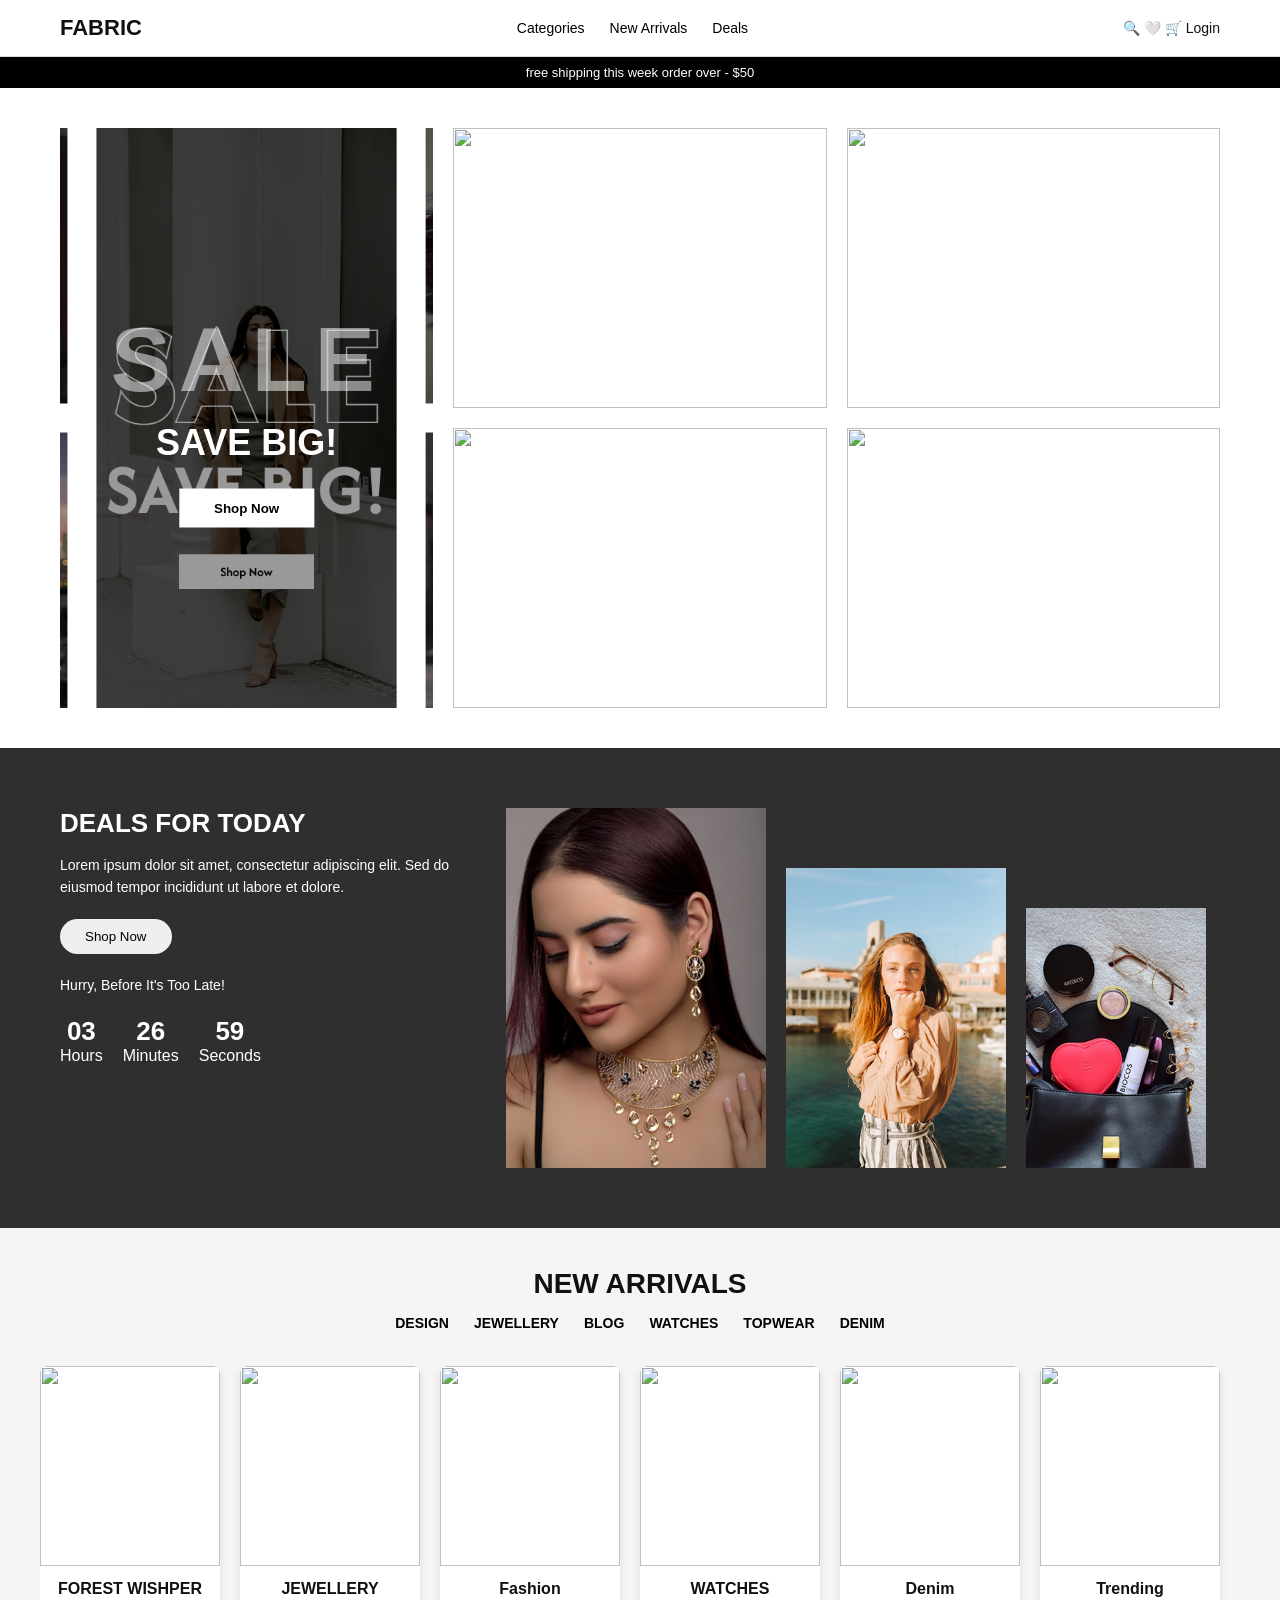
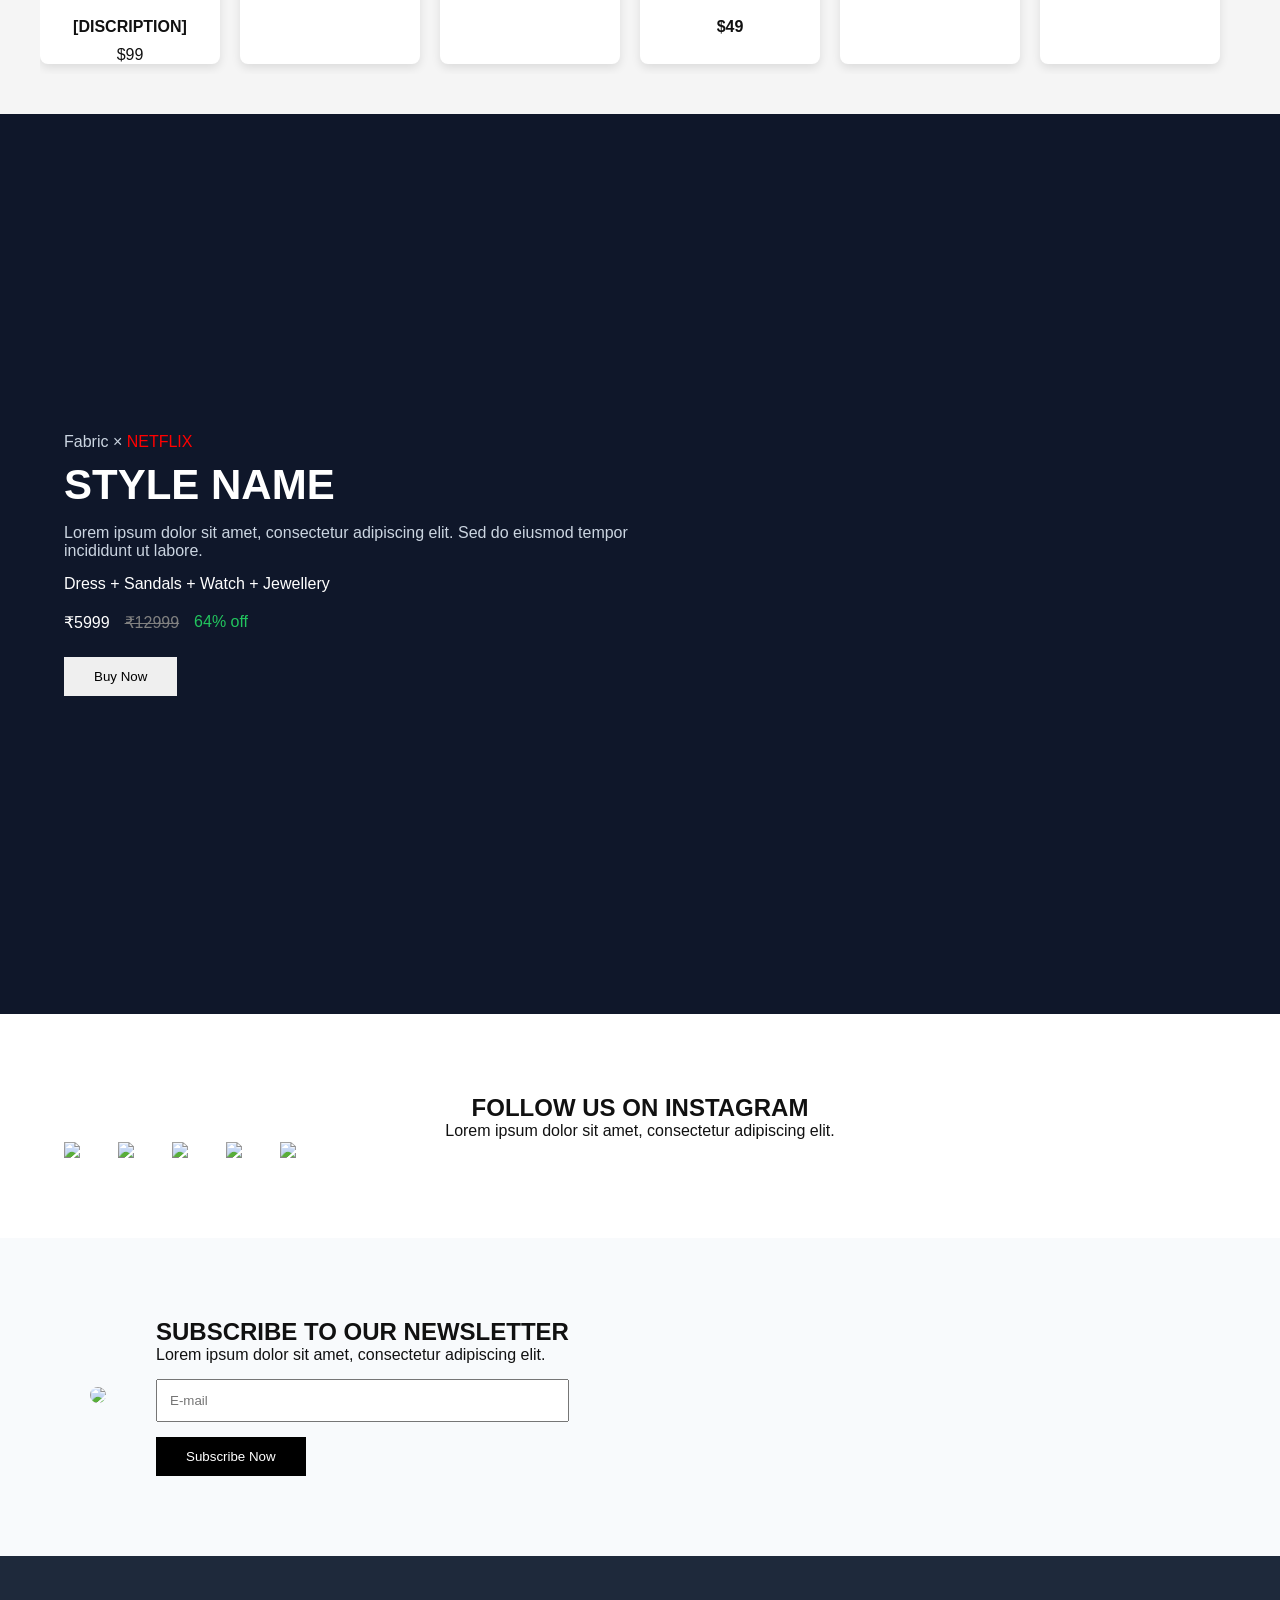
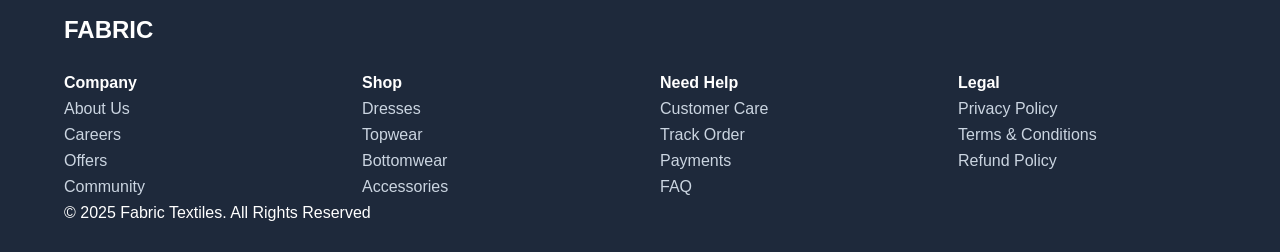
==== task.html @ c616f876 "Initial commit: Fabric Ecommerce project" ====
<!DOCTYPE html>
<html lang="en">
<head>
<meta charset="UTF-8">
<meta name="viewport" content="width=device-width, initial-scale=1.0">
<title>Fabric Fashion</title>
<link rel="stylesheet" href="rahul11.css">


</head>

<body>

<header>
    <div class="logo">FABRIC</div> 

    <nav>
        <a href="#">Categories</a>
        <a href="#">New Arrivals</a>
        <a href="#">Deals</a>
    </nav>

    <div class="icons">🔍 🤍 🛒 Login</div>
</header>

<div class="top-bar">
    free shipping this week order over - $50
</div>

<!-- ================= SECTION 1 ================= -->
<section class="container">
    <div class="grid">

        <div class="box">
            <img src=".vscode\mens_files\shirt-clothes_926199-3914502.jpg">
        </div>

        <div class="box sale">
            <img src="Group 115.png">
            <div class="sale-content">
                <h1>SALE</h1>
                <h2>SAVE BIG!</h2>
                <button>Shop Now</button>
            </div>
        </div>

        <div class="box">
            <img src=".vscode/fashion.jpg">
        </div>

        <div class="box">
            <img src=".vscode\mens_files\male-belt-sweater-accessories-clothes_1203-6421.jpg">
        </div>

        <div class="box">
            <img src=".vscode\mens_files\woman-picking-outfit-holding-two-shirts-choosing_176420-16652.jpg">
        </div>

    </div>
</section>

<!-- ================= SECTION 2 ================= -->
<section class="deals">
    <div class="deals-left">
        <h2>DEALS FOR TODAY</h2>
        <p>
            Lorem ipsum dolor sit amet, consectetur adipiscing elit.
            Sed do eiusmod tempor incididunt ut labore et dolore.
        </p>

        <button>Shop Now</button>

        <p class="hurry">Hurry, Before It's Too Late!</p>

        <div class="timer">
            <div><span>03</span>Hours</div>
            <div><span>26</span>Minutes</div>
            <div><span>59</span>Seconds</div>
        </div>
    </div>

    <div class="deals-right">
        <img src="Rectangle 19283.png">
        <img src="Rectangle 19282.png">
        <img src="Rectangle 19270.png">
    </div>
</section>
<!-- ================= SECTION 3 ================= -->
<section class="arrivals">

    <h2>NEW ARRIVALS</h2>

    <!-- NAV BAR -->
    <nav class="arrivals-nav">
        <a href="#">DESIGN</a>
        <a href="#">JEWELLERY</a>
        <a href="#">BLOG</a>
        <a href="#">WATCHES</a>
        <a href="#">TOPWEAR</a>
        <a href="#">DENIM</a>
    </nav>

    <!-- IMAGE ROW BOX -->
    <div class="arrivals-row">

        <div class="arrival-card">
            <img src=".vscode\retro.jpg" alt="">
            <p>FOREST WISHPER</p>
            <p>[DISCRIPTION]</p>$99
        </div>

        <div class="arrival-card">
            <img src=".vscode\jwl.jpg" alt="">
            <p>JEWELLERY</p>
        </div>

        <div class="arrival-card">
            <img src=".vscode\bn.jpg" alt="">
            <p>Fashion</p>
        </div>

        <div class="arrival-card">
            <img src=".vscode\hh.jpg" alt="">
            <p>WATCHES</p>
            <P>$49</P>
        </div>

        <div class="arrival-card">
            <img src=".vscode\denim.jpg" alt="">
            <p>Denim</p>
        </div>

        <div class="arrival-card">
            <img src=".vscode\mens_files\serious-young-friends_171337-12552.jpg" alt="">
            <p>Trending</p>
        </div>

    </div>

</section>
<!DOCTYPE html>
<html lang="en">
<head>
    <meta charset="UTF-8">
    <title>Fabric Fashion</title>
    <link rel="stylesheet" href="style.css">
</head>
<body>

<!-- ================= HERO SECTION ================= -->
<section class="hero">
    <div class="hero-container">

        <div class="hero-text">
            <p class="brand">Fabric × <span>NETFLIX</span></p>
            <h1>STYLE NAME</h1>
            <p class="hero-desc">
                Lorem ipsum dolor sit amet, consectetur adipiscing elit.
                Sed do eiusmod tempor incididunt ut labore.
            </p>
            <p class="hero-items">Dress + Sandals + Watch + Jewellery</p>

            <div class="price">
                <span class="new">₹5999</span>
                <span class="old">₹12999</span>
                <span class="off">64% off</span>
            </div>

            <button class="btn">Buy Now</button>
        </div>

        <div class="hero-image">
            <img src="hero.jpg" alt="">
        </div>

    </div>
</section>

<!-- ================= INSTAGRAM SECTION ================= -->
<section class="instagram">
    <h2>FOLLOW US ON INSTAGRAM</h2>
    <p>Lorem ipsum dolor sit amet, consectetur adipiscing elit.</p>

    <div class="insta-grid">
        
        <img src=".vscode\mens_files\woman-choosing-orange-striped-dress_329181-9208.jpg">
        <img src=".vscode\mens_files\spring-wardrobe-switch-still-life_23-2150176663.jpg">
        <img src=".vscode\mens_files\male-belt-sweater-accessories-clothes_1203-6421.jpg">
        <img src=".vscode\mens_files\flat-lay-woman-style-accessories-red-knitted-sweater-checkered-shirt-jeans-black-leather-boots-autumn-fashion-trend-vintage-photo-camera-swiss-knife-passport-traveler-outfit_285396-5094.jpg">
        <img src=".vscode\mens_files\spring-wardrobe-switch-still-life_23-2150176694.jpg">
    
    </div>
</section>

<!-- ================= NEWSLETTER ================= -->
<section class="newsletter">
    <div class="news-container">

        <div class="news-image">
            <img src=".vscode\mens_files\still-life-with-classic-shirts-hanger_23-2150828629.jpg">
        </div>

        <div class="news-text">
            <h2>SUBSCRIBE TO OUR NEWSLETTER</h2>
            <p>Lorem ipsum dolor sit amet, consectetur adipiscing elit.</p>

            <input type="email" placeholder="E-mail">
            <button class="btn dark">Subscribe Now</button>
        </div>

    </div>
</section>

<!-- ================= FOOTER ================= -->
<footer class="footer">

    <div class="footer-top">
        <h2>FABRIC</h2>

        <div class="footer-cols">

            <div>
                <h4>Company</h4>
                <a>About Us</a>
                <a>Careers</a>
                <a>Offers</a>
                <a>Community</a>
            </div>

            <div>
                <h4>Shop</h4>
                <a>Dresses</a>
                <a>Topwear</a>
                <a>Bottomwear</a>
                <a>Accessories</a>
            </div>

            <div>
                <h4>Need Help</h4>
                <a>Customer Care</a>
                <a>Track Order</a>
                <a>Payments</a>
                <a>FAQ</a>
            </div>

            <div>
                <h4>Legal</h4>
                <a>Privacy Policy</a>
                <a>Terms & Conditions</a>
                <a>Refund Policy</a>
            </div>

        </div>
    </div>

    <p class="copyright">
        © 2025 Fabric Textiles. All Rights Reserved
    </p>

</footer>

</body>
</html>
---- rahul11.css ----
*{
    margin:0;
    padding:0;
    box-sizing:border-box;
    font-family: Arial, sans-serif;
}

/* ================= HEADER ================= */
header{
    display:flex;
    justify-content:space-between;
    align-items:center;
    padding:15px 60px;
    border-bottom:1px solid #ddd;
}

.logo{
    font-size:22px;
    font-weight:bold;
}

nav{
    display:flex;
    gap:25px;
}

nav a{
    text-decoration:none;
    color:#000;
    font-size:14px;
}

.icons{
    font-size:14px;
}

/* TOP BAR */
.top-bar{
    background:#000;
    color:#fff;
    text-align:center;
    padding:8px;
    font-size:13px;
}

/* ================= SECTION 1 (HERO GRID) ================= */
.container{
    padding:40px 60px;
}

.grid{
    display:grid;
    grid-template-columns:1fr 1fr 1fr;
    grid-template-rows:280px 280px;
    gap:20px;
}

.box{
    position:relative;
    overflow:hidden;
}

.box img{
    width:100%;
    height:100%;
    object-fit:cover;
}

/* CENTER SALE IMAGE */
.sale{
    grid-row:1 / span 2;
}

.sale img{
    filter:brightness(60%);
}

/* SALE CONTENT CENTER */
.sale-content{
    position:absolute;
    top:50%;
    left:50%;
    transform:translate(-50%, -50%);
    text-align:center;
    color:#fff;
    width:100%;
}

.sale-content h1{
    font-size:90px;
    letter-spacing:8px;
    opacity:0.5;
}

.sale-content h2{
    font-size:36px;
    margin:10px 0 25px;
}

.sale-content button{
    padding:12px 35px;
    border:none;
    background:#fff;
    cursor:pointer;
    font-weight:bold;
}

/* ================= SECTION 2 (DEALS) ================= */
.deals{
    background:#2f2f2f;
    color:#fff;
    padding:60px;
    display:flex;
    gap:40px;
}

.deals-left{
    width:35%;
}

.deals-left h2{
    font-size:26px;
    margin-bottom:15px;
}

.deals-left p{
    font-size:14px;
    line-height:1.6;
    margin-bottom:20px;
}

.deals-left button{
    padding:10px 25px;
    border:none;
    margin-bottom:20px;
    cursor:pointer;
    border-radius: 40px;
}
.hurry{
    margin-bottom:15px;
}

.timer{
    display:flex;
    gap:20px;
}

.timer div{
    text-align:center;
}

.timer span{
    display:block;
    font-size:26px;
    font-weight:bold;
}

/* DEAL IMAGES */
.deals-right{
    display:flex;
    gap:20px;
    align-items:flex-end;
}

.deals-right img{
    object-fit:cover;
}

.deals-right img:nth-child(1){
    width:260px;
    height:360px;
}

.deals-right img:nth-child(2){
    width:220px;
    height:300px;
}

.deals-right img:nth-child(3){
    width:180px;
    height:260px;
}
@media(max-width:768px){
    /* flex-direction:column; */
}

*{
    margin:0;
    padding:0;
    box-sizing:border-box;
    font-family: Arial, sans-serif;
}

/* SECTION */
.arrivals{
    padding:40px 20px;
    background:#f5f5f5;
    text-align:center;
}

/* HEADING */
.arrivals h2{
    font-size:28px;
    margin-bottom:15px;
}

/* NAV BAR FIX */
.arrivals-nav{
    display:flex;
    justify-content:center;
    gap:25px;
    margin-bottom:30px;
    flex-wrap:wrap;
}

.arrivals-nav a{
    text-decoration:none;
    color:#000;
    font-weight:600;
    padding-bottom:5px;
}

.arrivals-nav a:hover{
    border-bottom:2px solid #000;
}

/* ROW BOX */
.arrivals-row{
    max-width:1200px;
    margin:auto;
    display:flex;
    gap:20px;
    overflow-x:auto;   /* agar screen choti ho */
    padding-bottom:10px;
}

/* CARD */
.arrival-card{
    min-width:180px;   /* sab ek row me rahenge */
    background:#fff;
    border-radius:8px;
    overflow:hidden;
    box-shadow:0 4px 10px rgba(0,0,0,0.1);
}

/* IMAGE SAME SIZE */
.arrival-card img{
    width:100%;
    height:200px;
    object-fit:cover;
}

/* TEXT */
.arrival-card p{
    padding:10px;
    font-weight:600;
}
*{
    margin:0;
    padding:0;
    box-sizing:border-box;
    font-family: Arial, sans-serif;
}

body{
    background:#fff;
    color:#111;
}

/* ================= HERO ================= */
.hero{
    background:#0f172a;
    min-height:100vh;
    display:flex;
    align-items:center;
}

.hero-container{
    width:90%;
    max-width:1200px;
    margin:auto;
    display:flex;
    justify-content:space-between;
    align-items:center;
    color:#fff;
}

.hero-text{
    width:50%;
}

.brand{
    color:#cbd5e1;
    margin-bottom:10px;
}
.brand span{color:red;}

.hero h1{
    font-size:42px;
    margin-bottom:15px;
}

.hero-desc{
    color:#cbd5e1;
    margin-bottom:15px;
}

.hero-items{
    margin-bottom:20px;
}

.price{
    display:flex;
    gap:15px;
    margin-bottom:25px;
}

.old{text-decoration:line-through;color:gray;}
.off{color:#22c55e;}

.btn{
    padding:12px 30px;
    border:none;
    cursor:pointer;
    transition:.3s;
}

.btn:hover{
    transform:translateY(-3px);
}

.hero-image img{
    width:320px;
    border-radius:12px;
    box-shadow:0 20px 40px rgba(0,0,0,.5);
    transition:.4s;
}
.hero-image img:hover{
    transform:scale(1.05);
}

/* ================= INSTAGRAM ================= */
.instagram{
    padding:80px 5%;
    text-align:center;
}

.insta-grid{
    margin-top:2px;
    width: 250px;
    display:flex;
    align-items:center;
    justify-content: space-between;

    grid-template-columns:repeat(5,1fr); 
    gap:20px;
 
}

.insta-grid img{
    width:100%;
    transition:.4s;
}
.insta-grid img:hover{
    transform:scale(1.08);
}

/* ================= NEWSLETTER ================= */
.newsletter{
    padding:80px 5%;
    background:#f8fafc;
}

.news-container{
    max-width:1100px;
    margin:auto;
    display:flex;
    align-items:center;
    gap:50px;
}

.news-image img{
    width:320px;
    border-radius: 50%;
}

.news-text input{
    width:100%;
    padding:12px;
    margin:15px 0;
}

.dark{
    background:#000;
    color:#fff;
}
.dark:hover{
    background:#333;
}

/* ================= FOOTER ================= */
.footer{
    background:#1e293b;
    color:#fff;
    padding:60px 5% 30px;
}

.footer-cols{
    display:grid;
    grid-template-columns:repeat(4,1fr);
    gap:40px;
    margin-top:30px;
}

.footer a{
    display:block;
    color:#cbd5e1;
    margin:8px 0;
    cursor:pointer;
    transition:.3s;
}
.footer a:hover{
    color:white;
    transform:translateX(5px);
}

copyright{
    text-align:center;
    margin-top:30px;
    font-size:14px;
}
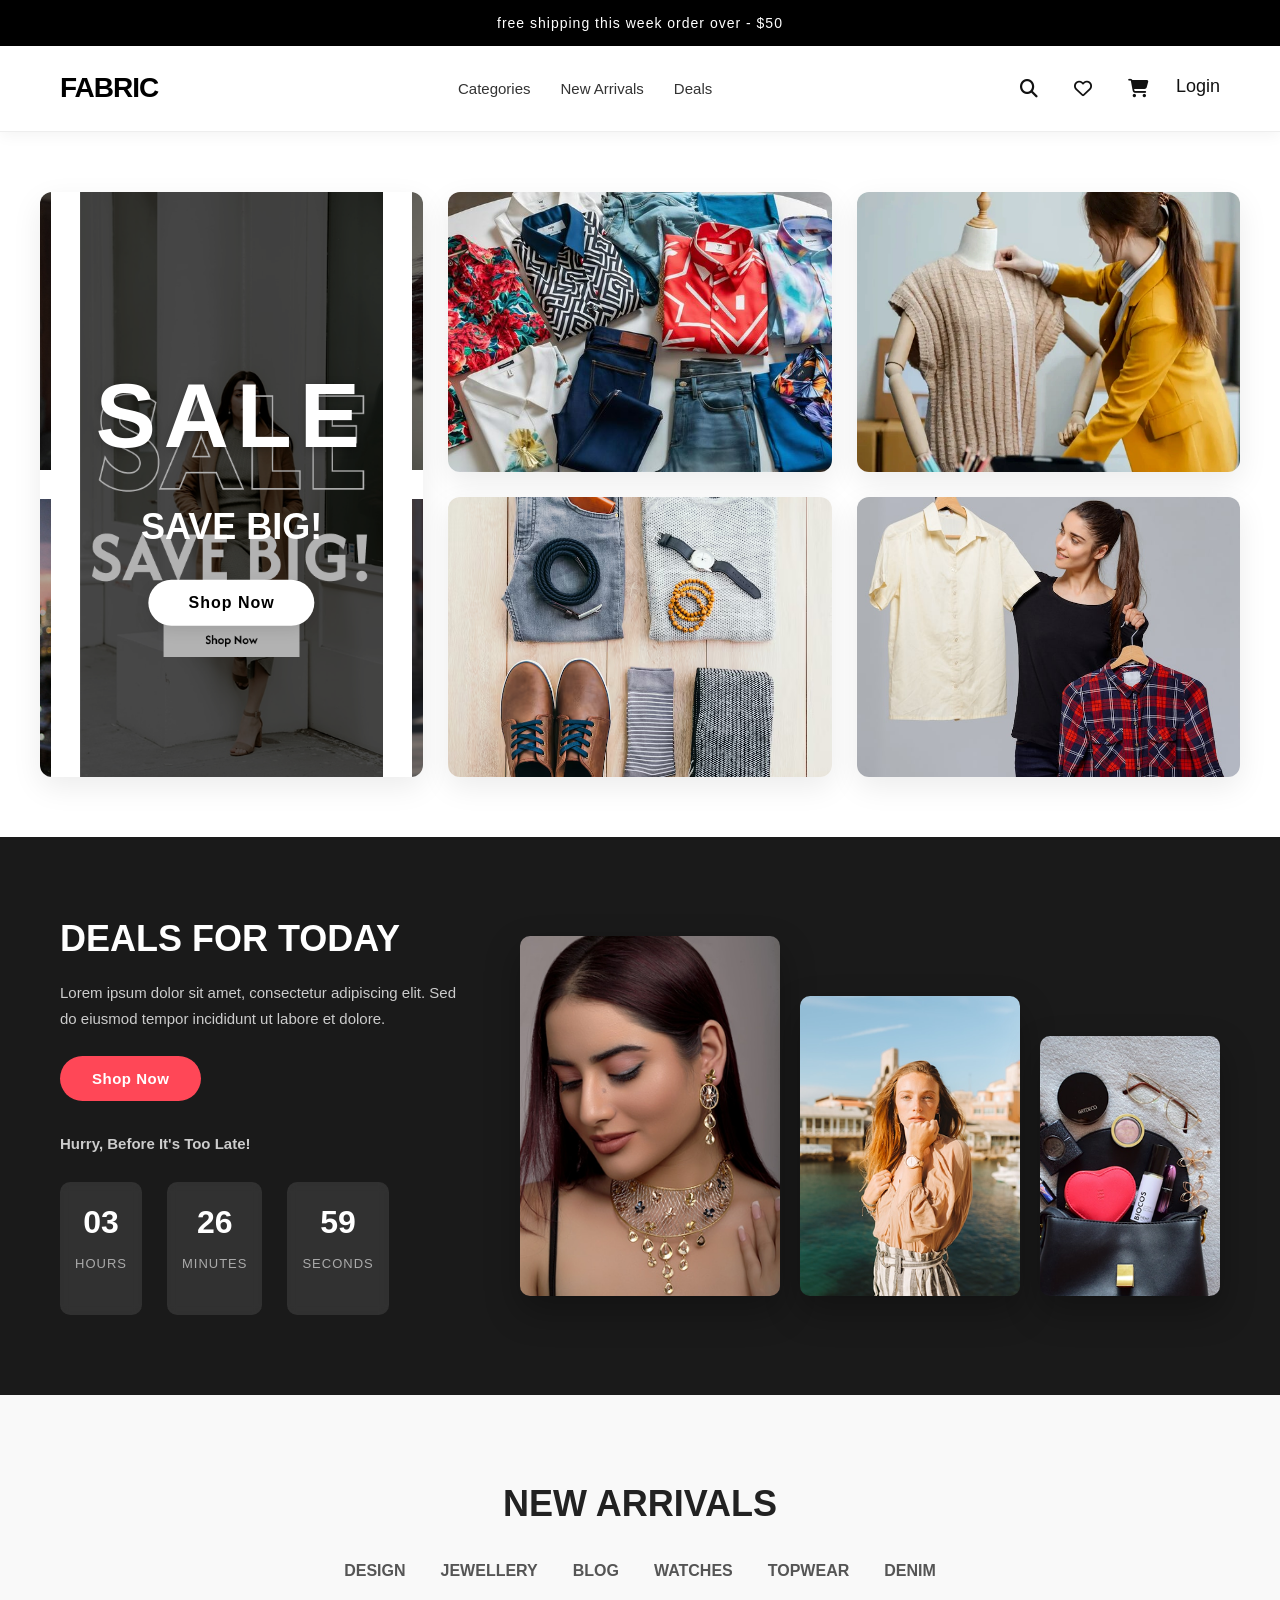
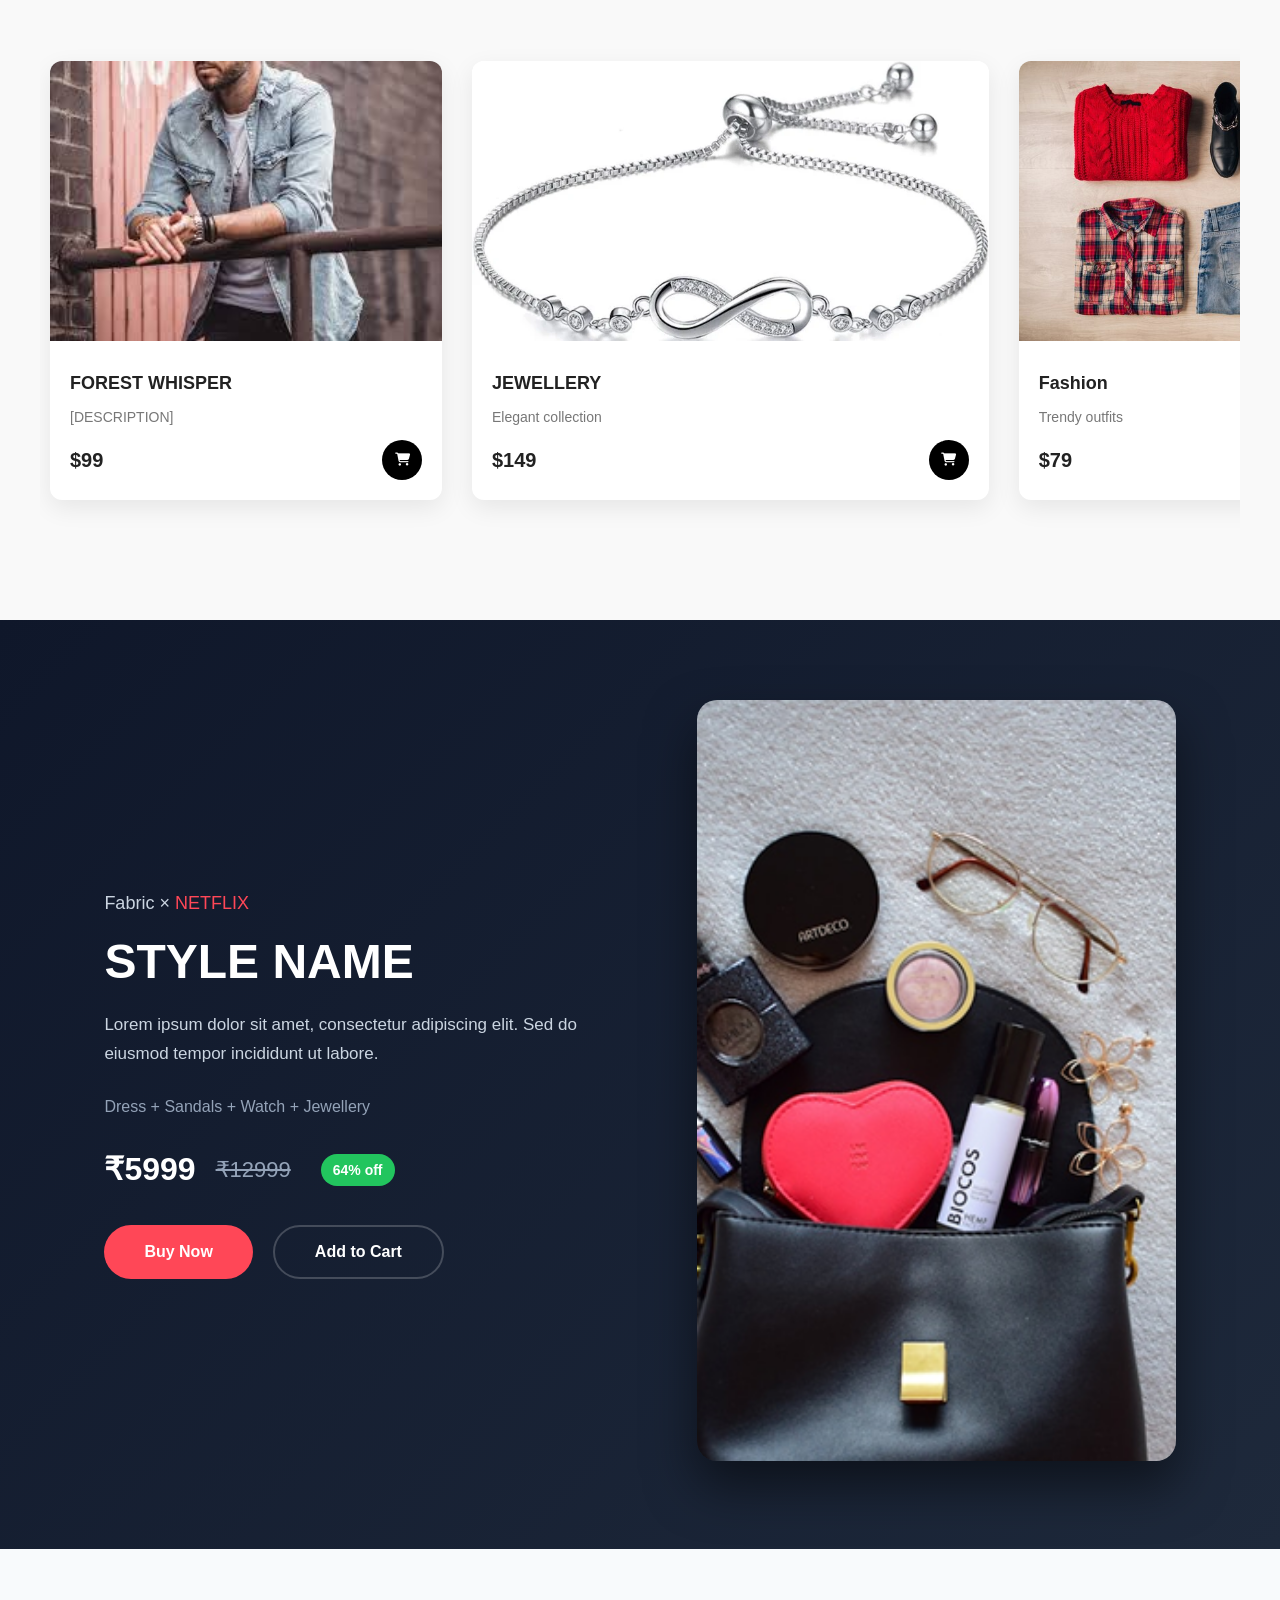
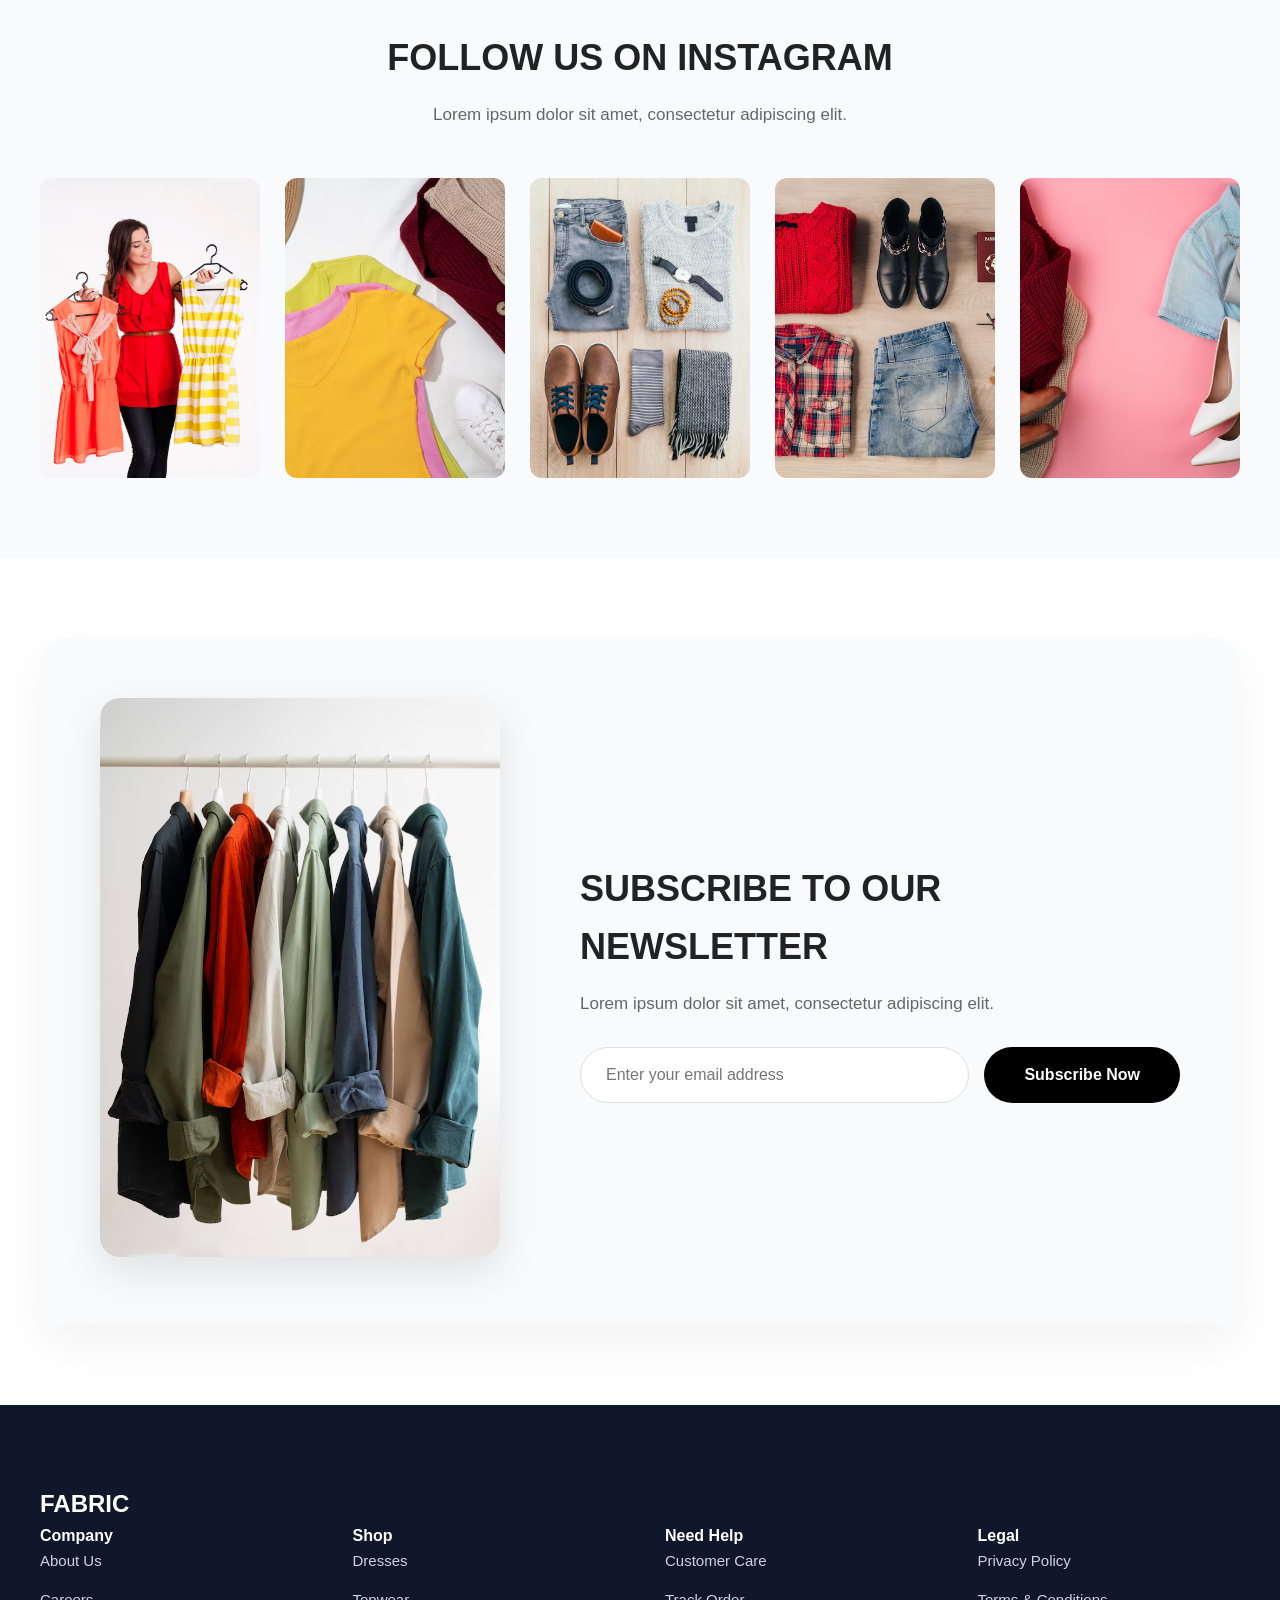
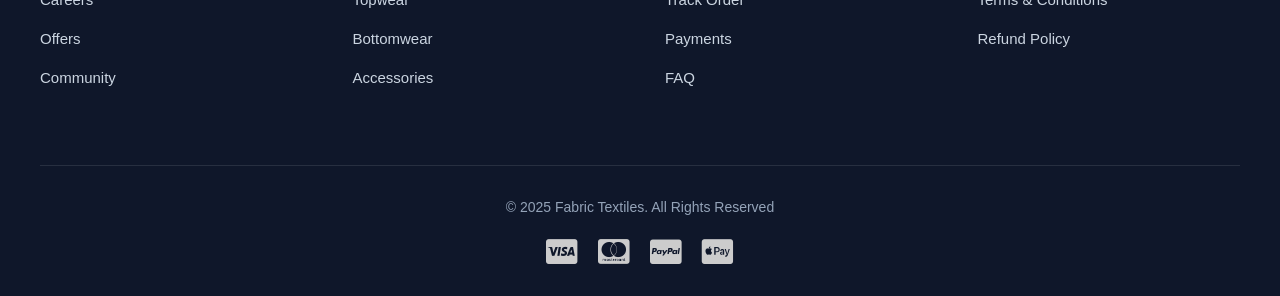
==== commit e4257042: "first commit" ====
--- a/task.html
+++ b/task.html
@@ -1,264 +1,366 @@
-<!DOCTYPE html>
-<html lang="en">
-<head>
-<meta charset="UTF-8">
-<meta name="viewport" content="width=device-width, initial-scale=1.0">
-<title>Fabric Fashion</title>
-<link rel="stylesheet" href="rahul11.css">
-
-
-</head>
-
-<body>
-
-<header>
-    <div class="logo">FABRIC</div> 
-
-    <nav>
-        <a href="#">Categories</a>
-        <a href="#">New Arrivals</a>
-        <a href="#">Deals</a>
-    </nav>
-
-    <div class="icons">🔍 🤍 🛒 Login</div>
-</header>
-
-<div class="top-bar">
-    free shipping this week order over - $50
-</div>
-
-<!-- ================= SECTION 1 ================= -->
-<section class="container">
-    <div class="grid">
-
-        <div class="box">
-            <img src=".vscode\mens_files\shirt-clothes_926199-3914502.jpg">
-        </div>
-
-        <div class="box sale">
-            <img src="Group 115.png">
-            <div class="sale-content">
-                <h1>SALE</h1>
-                <h2>SAVE BIG!</h2>
-                <button>Shop Now</button>
-            </div>
-        </div>
-
-        <div class="box">
-            <img src=".vscode/fashion.jpg">
-        </div>
-
-        <div class="box">
-            <img src=".vscode\mens_files\male-belt-sweater-accessories-clothes_1203-6421.jpg">
-        </div>
-
-        <div class="box">
-            <img src=".vscode\mens_files\woman-picking-outfit-holding-two-shirts-choosing_176420-16652.jpg">
-        </div>
-
-    </div>
-</section>
-
-<!-- ================= SECTION 2 ================= -->
-<section class="deals">
-    <div class="deals-left">
-        <h2>DEALS FOR TODAY</h2>
-        <p>
-            Lorem ipsum dolor sit amet, consectetur adipiscing elit.
-            Sed do eiusmod tempor incididunt ut labore et dolore.
-        </p>
-
-        <button>Shop Now</button>
-
-        <p class="hurry">Hurry, Before It's Too Late!</p>
-
-        <div class="timer">
-            <div><span>03</span>Hours</div>
-            <div><span>26</span>Minutes</div>
-            <div><span>59</span>Seconds</div>
-        </div>
-    </div>
-
-    <div class="deals-right">
-        <img src="Rectangle 19283.png">
-        <img src="Rectangle 19282.png">
-        <img src="Rectangle 19270.png">
-    </div>
-</section>
-<!-- ================= SECTION 3 ================= -->
-<section class="arrivals">
-
-    <h2>NEW ARRIVALS</h2>
-
-    <!-- NAV BAR -->
-    <nav class="arrivals-nav">
-        <a href="#">DESIGN</a>
-        <a href="#">JEWELLERY</a>
-        <a href="#">BLOG</a>
-        <a href="#">WATCHES</a>
-        <a href="#">TOPWEAR</a>
-        <a href="#">DENIM</a>
-    </nav>
-
-    <!-- IMAGE ROW BOX -->
-    <div class="arrivals-row">
-
-        <div class="arrival-card">
-            <img src=".vscode\retro.jpg" alt="">
-            <p>FOREST WISHPER</p>
-            <p>[DISCRIPTION]</p>$99
-        </div>
-
-        <div class="arrival-card">
-            <img src=".vscode\jwl.jpg" alt="">
-            <p>JEWELLERY</p>
-        </div>
-
-        <div class="arrival-card">
-            <img src=".vscode\bn.jpg" alt="">
-            <p>Fashion</p>
-        </div>
-
-        <div class="arrival-card">
-            <img src=".vscode\hh.jpg" alt="">
-            <p>WATCHES</p>
-            <P>$49</P>
-        </div>
-
-        <div class="arrival-card">
-            <img src=".vscode\denim.jpg" alt="">
-            <p>Denim</p>
-        </div>
-
-        <div class="arrival-card">
-            <img src=".vscode\mens_files\serious-young-friends_171337-12552.jpg" alt="">
-            <p>Trending</p>
-        </div>
-
-    </div>
-
-</section>
 <!DOCTYPE html>
 <html lang="en">
 <head>
     <meta charset="UTF-8">
+    <meta name="viewport" content="width=device-width, initial-scale=1.0">
     <title>Fabric Fashion</title>
-    <link rel="stylesheet" href="style.css">
+    <link rel="stylesheet" href="rahul11.css">
+    <link rel="stylesheet" href="https://cdnjs.cloudflare.com/ajax/libs/font-awesome/6.4.0/css/all.min.css">
 </head>
+
 <body>
-
-<!-- ================= HERO SECTION ================= -->
-<section class="hero">
-    <div class="hero-container">
-
-        <div class="hero-text">
-            <p class="brand">Fabric × <span>NETFLIX</span></p>
-            <h1>STYLE NAME</h1>
-            <p class="hero-desc">
-                Lorem ipsum dolor sit amet, consectetur adipiscing elit.
-                Sed do eiusmod tempor incididunt ut labore.
-            </p>
-            <p class="hero-items">Dress + Sandals + Watch + Jewellery</p>
-
-            <div class="price">
-                <span class="new">₹5999</span>
-                <span class="old">₹12999</span>
-                <span class="off">64% off</span>
-            </div>
-
-            <button class="btn">Buy Now</button>
-        </div>
-
-        <div class="hero-image">
-            <img src="hero.jpg" alt="">
-        </div>
-
+    <!-- Top Bar -->
+    <div class="top-bar">
+        free shipping this week order over - $50
     </div>
-</section>
-
-<!-- ================= INSTAGRAM SECTION ================= -->
-<section class="instagram">
-    <h2>FOLLOW US ON INSTAGRAM</h2>
-    <p>Lorem ipsum dolor sit amet, consectetur adipiscing elit.</p>
-
-    <div class="insta-grid">
+
+    <!-- Header -->
+    <header>
+        <div class="logo">FABRIC</div> 
+
+        <nav class="main-nav">
+            <a href="#">Categories</a>
+            <a href="#">New Arrivals</a>
+            <a href="#">Deals</a>
+        </nav>
+
+        <div class="header-icons">
+            <i class="fas fa-search"></i>
+            <i class="far fa-heart"></i>
+            <i class="fas fa-shopping-cart"></i>
+            <span class="login-btn">Login</span>
+        </div>
         
-        <img src=".vscode\mens_files\woman-choosing-orange-striped-dress_329181-9208.jpg">
-        <img src=".vscode\mens_files\spring-wardrobe-switch-still-life_23-2150176663.jpg">
-        <img src=".vscode\mens_files\male-belt-sweater-accessories-clothes_1203-6421.jpg">
-        <img src=".vscode\mens_files\flat-lay-woman-style-accessories-red-knitted-sweater-checkered-shirt-jeans-black-leather-boots-autumn-fashion-trend-vintage-photo-camera-swiss-knife-passport-traveler-outfit_285396-5094.jpg">
-        <img src=".vscode\mens_files\spring-wardrobe-switch-still-life_23-2150176694.jpg">
-    
-    </div>
-</section>
-
-<!-- ================= NEWSLETTER ================= -->
-<section class="newsletter">
-    <div class="news-container">
-
-        <div class="news-image">
-            <img src=".vscode\mens_files\still-life-with-classic-shirts-hanger_23-2150828629.jpg">
-        </div>
-
-        <div class="news-text">
-            <h2>SUBSCRIBE TO OUR NEWSLETTER</h2>
-            <p>Lorem ipsum dolor sit amet, consectetur adipiscing elit.</p>
-
-            <input type="email" placeholder="E-mail">
-            <button class="btn dark">Subscribe Now</button>
-        </div>
-
-    </div>
-</section>
-
-<!-- ================= FOOTER ================= -->
-<footer class="footer">
-
-    <div class="footer-top">
-        <h2>FABRIC</h2>
-
-        <div class="footer-cols">
-
-            <div>
-                <h4>Company</h4>
-                <a>About Us</a>
-                <a>Careers</a>
-                <a>Offers</a>
-                <a>Community</a>
-            </div>
-
-            <div>
-                <h4>Shop</h4>
-                <a>Dresses</a>
-                <a>Topwear</a>
-                <a>Bottomwear</a>
-                <a>Accessories</a>
-            </div>
-
-            <div>
-                <h4>Need Help</h4>
-                <a>Customer Care</a>
-                <a>Track Order</a>
-                <a>Payments</a>
-                <a>FAQ</a>
-            </div>
-
-            <div>
-                <h4>Legal</h4>
-                <a>Privacy Policy</a>
-                <a>Terms & Conditions</a>
-                <a>Refund Policy</a>
-            </div>
-
-        </div>
-    </div>
-
-    <p class="copyright">
-        © 2025 Fabric Textiles. All Rights Reserved
-    </p>
-
-</footer>
-
+        <div class="menu-toggle">
+            <i class="fas fa-bars"></i>
+        </div>
+    </header>
+
+    <!-- ================= SECTION 1: HERO GRID ================= -->
+    <section class="hero-grid-section">
+        <div class="container">
+            <div class="grid">
+
+                <div class="box">
+                    <img src=".vscode\mens_files\shirt-clothes_926199-3914502.jpg">
+                </div>
+
+                <div class="box sale">
+                    <img src="Group 115.png">
+                    <div class="sale-content">
+                        <h1>SALE</h1>
+                        <h2>SAVE BIG!</h2>
+                        <button>Shop Now</button>
+                    </div>
+                </div>
+
+                <div class="box">
+                    <img src=".vscode/fashion.jpg">
+                </div>
+
+                <div class="box">
+                    <img src=".vscode\mens_files\male-belt-sweater-accessories-clothes_1203-6421.jpg">
+                </div>
+
+                <div class="box">
+                    <img src=".vscode\mens_files\woman-picking-outfit-holding-two-shirts-choosing_176420-16652.jpg">
+                </div>
+
+            </div>
+        </div>
+    </section>
+
+    <!-- ================= SECTION 2: DEALS ================= -->
+    <section class="deals-section">
+        <div class="deals">
+            <div class="deals-left">
+                <h2>DEALS FOR TODAY</h2>
+                <p>
+                    Lorem ipsum dolor sit amet, consectetur adipiscing elit.
+                    Sed do eiusmod tempor incididunt ut labore et dolore.
+                </p>
+
+                <button>Shop Now</button>
+
+                <p class="hurry">Hurry, Before It's Too Late!</p>
+
+                <div class="timer">
+                    <div><span>03</span><p>Hours</p></div>
+                    <div><span>26</span><p>Minutes</p></div>
+                    <div><span>59</span><p>Seconds</p></div>
+                </div>
+            </div>
+
+            <div class="deals-right">
+                <img src="Rectangle 19283.png">
+                <img src="Rectangle 19282.png">
+                <img src="Rectangle 19270.png">
+            </div>
+        </div>
+    </section>
+
+    <!-- ================= SECTION 3: NEW ARRIVALS ================= -->
+    <section class="arrivals-section">
+        <h2>NEW ARRIVALS</h2>
+
+        <!-- NAV BAR -->
+        <nav class="arrivals-nav">
+            <a href="#">DESIGN</a>
+            <a href="#">JEWELLERY</a>
+            <a href="#">BLOG</a>
+            <a href="#">WATCHES</a>
+            <a href="#">TOPWEAR</a>
+            <a href="#">DENIM</a>
+        </nav>
+
+        <!-- PRODUCT GRID -->
+        <div class="arrivals-row">
+
+            <div class="arrival-card">
+                <img src=".vscode\retro.jpg" alt="">
+                <div class="arrival-card-content">
+                    <h3>FOREST WHISPER</h3>
+                    <p>[DESCRIPTION]</p>
+                    <div class="price-tag">
+                        <span class="price">$99</span>
+                        <button class="cart-btn">
+                            <i class="fas fa-shopping-cart"></i>
+                        </button>
+                    </div>
+                </div>
+            </div>
+
+            <div class="arrival-card">
+                <img src=".vscode\jwl.jpg" alt="">
+                <div class="arrival-card-content">
+                    <h3>JEWELLERY</h3>
+                    <p>Elegant collection</p>
+                    <div class="price-tag">
+                        <span class="price">$149</span>
+                        <button class="cart-btn">
+                            <i class="fas fa-shopping-cart"></i>
+                        </button>
+                    </div>
+                </div>
+            </div>
+
+            <div class="arrival-card">
+                <img src=".vscode\bn.jpg" alt="">
+                <div class="arrival-card-content">
+                    <h3>Fashion</h3>
+                    <p>Trendy outfits</p>
+                    <div class="price-tag">
+                        <span class="price">$79</span>
+                        <button class="cart-btn">
+                            <i class="fas fa-shopping-cart"></i>
+                        </button>
+                    </div>
+                </div>
+            </div>
+
+            <div class="arrival-card">
+                <img src=".vscode\hh.jpg" alt="">
+                <div class="arrival-card-content">
+                    <h3>WATCHES</h3>
+                    <p>Luxury timepieces</p>
+                    <div class="price-tag">
+                        <span class="old-price">$99</span>
+                        <span class="price">$49</span>
+                        <button class="cart-btn">
+                            <i class="fas fa-shopping-cart"></i>
+                        </button>
+                    </div>
+                </div>
+            </div>
+
+            <div class="arrival-card">
+                <img src=".vscode\denim.jpg" alt="">
+                <div class="arrival-card-content">
+                    <h3>Denim</h3>
+                    <p>Premium collection</p>
+                    <div class="price-tag">
+                        <span class="price">$89</span>
+                        <button class="cart-btn">
+                            <i class="fas fa-shopping-cart"></i>
+                        </button>
+                    </div>
+                </div>
+            </div>
+
+            <div class="arrival-card">
+                <img src=".vscode\mens_files\serious-young-friends_171337-12552.jpg" alt="">
+                <div class="arrival-card-content">
+                    <h3>Trending</h3>
+                    <p>Latest styles</p>
+                    <div class="price-tag">
+                        <span class="price">$129</span>
+                        <button class="cart-btn">
+                            <i class="fas fa-shopping-cart"></i>
+                        </button>
+                    </div>
+                </div>
+            </div>
+
+        </div>
+    </section>
+
+    <!-- ================= SECTION 4: FEATURED PRODUCT ================= -->
+    <section class="featured-section">
+        <div class="featured-container">
+            <div class="featured-text">
+                <p class="brand">Fabric × <span>NETFLIX</span></p>
+                <h1>STYLE NAME</h1>
+                <p class="featured-desc">
+                    Lorem ipsum dolor sit amet, consectetur adipiscing elit.
+                    Sed do eiusmod tempor incididunt ut labore.
+                </p>
+                <p class="featured-items">Dress + Sandals + Watch + Jewellery</p>
+
+                <div class="price-section">
+                    <span class="current-price">₹5999</span>
+                    <span class="old-price">₹12999</span>
+                    <span class="discount">64% off</span>
+                </div>
+
+                <div class="action-buttons">
+                    <button class="btn-primary">Buy Now</button>
+                    <button class="btn-secondary">Add to Cart</button>
+                </div>
+            </div>
+
+            <div class="featured-image">
+                <img src="Rectangle 19270.png" alt="Featured Product">
+            </div>
+        </div>
+    </section>
+
+    <!-- ================= SECTION 5: INSTAGRAM ================= -->
+    <section class="instagram-section">
+        <h2>FOLLOW US ON INSTAGRAM</h2>
+        <p>Lorem ipsum dolor sit amet, consectetur adipiscing elit.</p>
+
+        <div class="insta-grid">
+            
+            <div class="insta-item">
+                <img src=".vscode\mens_files\woman-choosing-orange-striped-dress_329181-9208.jpg">
+                <div class="insta-overlay">
+                    <i class="fab fa-instagram insta-icon"></i>
+                </div>
+            </div>
+            
+            <div class="insta-item">
+                <img src=".vscode\mens_files\spring-wardrobe-switch-still-life_23-2150176663.jpg">
+                <div class="insta-overlay">
+                    <i class="fab fa-instagram insta-icon"></i>
+                </div>
+            </div>
+            
+            <div class="insta-item">
+                <img src=".vscode\mens_files\male-belt-sweater-accessories-clothes_1203-6421.jpg">
+                <div class="insta-overlay">
+                    <i class="fab fa-instagram insta-icon"></i>
+                </div>
+            </div>
+            
+            <div class="insta-item">
+                <img src=".vscode\mens_files\flat-lay-woman-style-accessories-red-knitted-sweater-checkered-shirt-jeans-black-leather-boots-autumn-fashion-trend-vintage-photo-camera-swiss-knife-passport-traveler-outfit_285396-5094.jpg">
+                <div class="insta-overlay">
+                    <i class="fab fa-instagram insta-icon"></i>
+                </div>
+            </div>
+            
+            <div class="insta-item">
+                <img src=".vscode\mens_files\spring-wardrobe-switch-still-life_23-2150176694.jpg">
+                <div class="insta-overlay">
+                    <i class="fab fa-instagram insta-icon"></i>
+                </div>
+            </div>
+
+        </div>
+    </section>
+
+    <!-- ================= SECTION 6: NEWSLETTER ================= -->
+    <section class="newsletter-section">
+        <div class="news-container">
+
+            <div class="news-image">
+                <img src=".vscode\mens_files\still-life-with-classic-shirts-hanger_23-2150828629.jpg">
+            </div>
+
+            <div class="news-text">
+                <h2>SUBSCRIBE TO OUR NEWSLETTER</h2>
+                <p>Lorem ipsum dolor sit amet, consectetur adipiscing elit.</p>
+
+                <div class="news-form">
+                    <input type="email" placeholder="Enter your email address">
+                    <button class="btn-dark">Subscribe Now</button>
+                </div>
+            </div>
+
+        </div>
+    </section>
+
+    <!-- ================= FOOTER ================= -->
+    <footer class="footer">
+        <div class="footer-container">
+            <div class="footer-top">
+                <h2>FABRIC</h2>
+
+                <div class="footer-cols">
+
+                    <div class="footer-col">
+                        <h4>Company</h4>
+                        <a href="#">About Us</a>
+                        <a href="#">Careers</a>
+                        <a href="#">Offers</a>
+                        <a href="#">Community</a>
+                    </div>
+
+                    <div class="footer-col">
+                        <h4>Shop</h4>
+                        <a href="#">Dresses</a>
+                        <a href="#">Topwear</a>
+                        <a href="#">Bottomwear</a>
+                        <a href="#">Accessories</a>
+                    </div>
+
+                    <div class="footer-col">
+                        <h4>Need Help</h4>
+                        <a href="#">Customer Care</a>
+                        <a href="#">Track Order</a>
+                        <a href="#">Payments</a>
+                        <a href="#">FAQ</a>
+                    </div>
+
+                    <div class="footer-col">
+                        <h4>Legal</h4>
+                        <a href="#">Privacy Policy</a>
+                        <a href="#">Terms & Conditions</a>
+                        <a href="#">Refund Policy</a>
+                    </div>
+
+                </div>
+            </div>
+
+            <div class="footer-bottom">
+                <p class="copyright">
+                    © 2025 Fabric Textiles. All Rights Reserved
+                </p>
+                <div class="payment-methods">
+                    <i class="fab fa-cc-visa"></i>
+                    <i class="fab fa-cc-mastercard"></i>
+                    <i class="fab fa-cc-paypal"></i>
+                    <i class="fab fa-cc-apple-pay"></i>
+                </div>
+            </div>
+        </div>
+    </footer>
+
+    <!-- JavaScript for mobile menu toggle -->
+    <script>
+        document.querySelector('.menu-toggle').addEventListener('click', function() {
+            document.querySelector('.main-nav').classList.toggle('active');
+        });
+    </script>
 </body>
-</html>
-
+</html>
--- a/rahul11.css
+++ b/rahul11.css
@@ -1,438 +1,1462 @@
-
-*{
-    margin:0;
-    padding:0;
-    box-sizing:border-box;
-    font-family: Arial, sans-serif;
+/* ================= BASE RESET ================= */
+* {
+    margin: 0;
+    padding: 0;
+    box-sizing: border-box;
+    font-family: 'Segoe UI', Tahoma, Geneva, Verdana, sans-serif;
+}
+
+html {
+    scroll-behavior: smooth;
+}
+
+body {
+    background: #fff;
+    color: #111;
+    line-height: 1.6;
+    overflow-x: hidden;
+}
+
+/* ================= TOP BAR ================= */
+.top-bar {
+    background: #000;
+    color: #fff;
+    text-align: center;
+    padding: 12px;
+    font-size: 14px;
+    letter-spacing: 1px;
+    position: relative;
+    z-index: 100;
+}
+
+.top-bar p {
+    animation: fadeInDown 0.8s ease-out;
 }
 
 /* ================= HEADER ================= */
-header{
-    display:flex;
-    justify-content:space-between;
-    align-items:center;
-    padding:15px 60px;
-    border-bottom:1px solid #ddd;
-}
-
-.logo{
-    font-size:22px;
-    font-weight:bold;
-}
-
-nav{
-    display:flex;
-    gap:25px;
-}
-
-nav a{
-    text-decoration:none;
-    color:#000;
-    font-size:14px;
-}
-
-.icons{
-    font-size:14px;
-}
-
-/* TOP BAR */
-.top-bar{
-    background:#000;
-    color:#fff;
-    text-align:center;
-    padding:8px;
-    font-size:13px;
-}
-
-/* ================= SECTION 1 (HERO GRID) ================= */
-.container{
-    padding:40px 60px;
-}
-
-.grid{
-    display:grid;
-    grid-template-columns:1fr 1fr 1fr;
-    grid-template-rows:280px 280px;
-    gap:20px;
-}
-
-.box{
-    position:relative;
-    overflow:hidden;
-}
-
-.box img{
-    width:100%;
-    height:100%;
-    object-fit:cover;
-}
-
-/* CENTER SALE IMAGE */
-.sale{
-    grid-row:1 / span 2;
-}
-
-.sale img{
-    filter:brightness(60%);
-}
-
-/* SALE CONTENT CENTER */
-.sale-content{
-    position:absolute;
-    top:50%;
-    left:50%;
-    transform:translate(-50%, -50%);
-    text-align:center;
-    color:#fff;
-    width:100%;
-}
-
-.sale-content h1{
-    font-size:90px;
-    letter-spacing:8px;
-    opacity:0.5;
-}
-
-.sale-content h2{
-    font-size:36px;
-    margin:10px 0 25px;
-}
-
-.sale-content button{
-    padding:12px 35px;
-    border:none;
-    background:#fff;
-    cursor:pointer;
-    font-weight:bold;
-}
-
-/* ================= SECTION 2 (DEALS) ================= */
-.deals{
-    background:#2f2f2f;
-    color:#fff;
-    padding:60px;
-    display:flex;
-    gap:40px;
-}
-
-.deals-left{
-    width:35%;
-}
-
-.deals-left h2{
-    font-size:26px;
-    margin-bottom:15px;
-}
-
-.deals-left p{
-    font-size:14px;
-    line-height:1.6;
-    margin-bottom:20px;
-}
-
-.deals-left button{
-    padding:10px 25px;
-    border:none;
-    margin-bottom:20px;
-    cursor:pointer;
-    border-radius: 40px;
-}
-.hurry{
-    margin-bottom:15px;
-}
-
-.timer{
-    display:flex;
-    gap:20px;
-}
-
-.timer div{
-    text-align:center;
-}
-
-.timer span{
-    display:block;
-    font-size:26px;
-    font-weight:bold;
-}
-
-/* DEAL IMAGES */
-.deals-right{
-    display:flex;
-    gap:20px;
-    align-items:flex-end;
-}
-
-.deals-right img{
-    object-fit:cover;
-}
-
-.deals-right img:nth-child(1){
-    width:260px;
-    height:360px;
-}
-
-.deals-right img:nth-child(2){
-    width:220px;
-    height:300px;
-}
-
-.deals-right img:nth-child(3){
-    width:180px;
-    height:260px;
-}
-@media(max-width:768px){
-    /* flex-direction:column; */
-}
-
-*{
-    margin:0;
-    padding:0;
-    box-sizing:border-box;
-    font-family: Arial, sans-serif;
-}
-
-/* SECTION */
-.arrivals{
-    padding:40px 20px;
-    background:#f5f5f5;
-    text-align:center;
-}
-
-/* HEADING */
-.arrivals h2{
-    font-size:28px;
-    margin-bottom:15px;
-}
-
-/* NAV BAR FIX */
-.arrivals-nav{
-    display:flex;
-    justify-content:center;
-    gap:25px;
-    margin-bottom:30px;
-    flex-wrap:wrap;
-}
-
-.arrivals-nav a{
-    text-decoration:none;
-    color:#000;
-    font-weight:600;
-    padding-bottom:5px;
-}
-
-.arrivals-nav a:hover{
-    border-bottom:2px solid #000;
-}
-
-/* ROW BOX */
-.arrivals-row{
-    max-width:1200px;
-    margin:auto;
-    display:flex;
-    gap:20px;
-    overflow-x:auto;   /* agar screen choti ho */
-    padding-bottom:10px;
-}
-
-/* CARD */
-.arrival-card{
-    min-width:180px;   /* sab ek row me rahenge */
-    background:#fff;
-    border-radius:8px;
-    overflow:hidden;
-    box-shadow:0 4px 10px rgba(0,0,0,0.1);
-}
-
-/* IMAGE SAME SIZE */
-.arrival-card img{
-    width:100%;
-    height:200px;
-    object-fit:cover;
-}
-
-/* TEXT */
-.arrival-card p{
-    padding:10px;
-    font-weight:600;
-}
-*{
-    margin:0;
-    padding:0;
-    box-sizing:border-box;
-    font-family: Arial, sans-serif;
-}
-
-body{
-    background:#fff;
-    color:#111;
-}
-
-/* ================= HERO ================= */
-.hero{
-    background:#0f172a;
-    min-height:100vh;
-    display:flex;
-    align-items:center;
-}
-
-.hero-container{
-    width:90%;
-    max-width:1200px;
-    margin:auto;
-    display:flex;
-    justify-content:space-between;
-    align-items:center;
-    color:#fff;
-}
-
-.hero-text{
-    width:50%;
-}
-
-.brand{
-    color:#cbd5e1;
-    margin-bottom:10px;
-}
-.brand span{color:red;}
-
-.hero h1{
-    font-size:42px;
-    margin-bottom:15px;
-}
-
-.hero-desc{
-    color:#cbd5e1;
-    margin-bottom:15px;
-}
-
-.hero-items{
-    margin-bottom:20px;
-}
-
-.price{
-    display:flex;
-    gap:15px;
-    margin-bottom:25px;
-}
-
-.old{text-decoration:line-through;color:gray;}
-.off{color:#22c55e;}
-
-.btn{
-    padding:12px 30px;
-    border:none;
-    cursor:pointer;
-    transition:.3s;
-}
-
-.btn:hover{
-    transform:translateY(-3px);
-}
-
-.hero-image img{
-    width:320px;
-    border-radius:12px;
-    box-shadow:0 20px 40px rgba(0,0,0,.5);
-    transition:.4s;
-}
-.hero-image img:hover{
-    transform:scale(1.05);
-}
-
-/* ================= INSTAGRAM ================= */
-.instagram{
-    padding:80px 5%;
-    text-align:center;
-}
-
-.insta-grid{
-    margin-top:2px;
-    width: 250px;
-    display:flex;
-    align-items:center;
+header {
+    display: flex;
     justify-content: space-between;
-
-    grid-template-columns:repeat(5,1fr); 
-    gap:20px;
- 
-}
-
-.insta-grid img{
-    width:100%;
-    transition:.4s;
-}
-.insta-grid img:hover{
-    transform:scale(1.08);
+    align-items: center;
+    padding: 20px 60px;
+    border-bottom: 1px solid #eee;
+    background: white;
+    position: sticky;
+    top: 0;
+    z-index: 99;
+    box-shadow: 0 3px 15px rgba(0, 0, 0, 0.05);
+}
+
+.logo {
+    font-size: 28px;
+    font-weight: 800;
+    color: #000;
+    letter-spacing: -1px;
+    transition: transform 0.3s ease;
+}
+
+.logo:hover {
+    transform: scale(1.05);
+}
+
+.logo span {
+    color: #ff4757;
+}
+
+nav {
+    display: flex;
+    gap: 30px;
+}
+
+nav a {
+    text-decoration: none;
+    color: #333;
+    font-size: 15px;
+    font-weight: 500;
+    position: relative;
+    padding: 5px 0;
+    transition: color 0.3s;
+}
+
+nav a::after {
+    content: '';
+    position: absolute;
+    bottom: 0;
+    left: 0;
+    width: 0;
+    height: 2px;
+    background: #ff4757;
+    transition: width 0.3s ease;
+}
+
+nav a:hover {
+    color: #ff4757;
+}
+
+nav a:hover::after {
+    width: 100%;
+}
+
+.header-icons {
+    display: flex;
+    gap: 20px;
+    font-size: 18px;
+}
+
+.header-icons i {
+    cursor: pointer;
+    transition: all 0.3s ease;
+    padding: 8px;
+    border-radius: 50%;
+}
+
+.header-icons i:hover {
+    background: #f5f5f5;
+    transform: translateY(-3px);
+}
+
+.menu-toggle {
+    display: none;
+    font-size: 24px;
+    cursor: pointer;
+}
+
+/* ================= HERO GRID SECTION ================= */
+.hero-grid-section {
+    padding: 60px 40px;
+}
+
+.container {
+    max-width: 1400px;
+    margin: 0 auto;
+}
+
+.grid {
+    display: grid;
+    grid-template-columns: repeat(3, 1fr);
+    grid-template-rows: 280px 280px;
+    gap: 25px;
+}
+
+.box {
+    position: relative;
+    overflow: hidden;
+    border-radius: 12px;
+    box-shadow: 0 10px 30px rgba(0, 0, 0, 0.08);
+    transition: transform 0.4s ease;
+}
+
+.box:hover {
+    transform: translateY(-10px);
+}
+
+.box img {
+    width: 100%;
+    height: 100%;
+    object-fit: cover;
+    transition: transform 0.5s ease;
+}
+
+.box:hover img {
+    transform: scale(1.05);
+}
+
+.sale {
+    grid-row: 1 / span 2;
+}
+
+.sale img {
+    filter: brightness(70%);
+}
+
+.sale-content {
+    position: absolute;
+    top: 50%;
+    left: 50%;
+    transform: translate(-50%, -50%);
+    text-align: center;
+    color: #fff;
+    width: 100%;
+    padding: 20px;
+    z-index: 2;
+}
+
+.sale-content h1 {
+    font-size: 90px;
+    letter-spacing: 8px;
+    opacity: 0.7;
+    margin-bottom: 10px;
+    text-shadow: 2px 2px 10px rgba(0, 0, 0, 0.3);
+}
+
+.sale-content h2 {
+    font-size: 36px;
+    margin: 10px 0 25px;
+    font-weight: 600;
+}
+
+.sale-content button {
+    padding: 14px 40px;
+    border: none;
+    background: #fff;
+    color: #000;
+    cursor: pointer;
+    font-weight: 600;
+    border-radius: 30px;
+    font-size: 16px;
+    letter-spacing: 1px;
+    transition: all 0.3s ease;
+    box-shadow: 0 5px 15px rgba(0, 0, 0, 0.1);
+}
+
+.sale-content button:hover {
+    background: #000;
+    color: #fff;
+    transform: translateY(-3px);
+    box-shadow: 0 8px 20px rgba(0, 0, 0, 0.2);
+}
+
+/* ================= DEALS SECTION ================= */
+.deals-section {
+    background: #1a1a1a;
+    color: #fff;
+    padding: 80px 60px;
+    position: relative;
+    overflow: hidden;
+}
+
+.deals {
+    max-width: 1400px;
+    margin: 0 auto;
+    display: flex;
+    gap: 60px;
+    align-items: center;
+}
+
+.deals-left {
+    width: 40%;
+}
+
+.deals-left h2 {
+    font-size: 36px;
+    margin-bottom: 20px;
+    line-height: 1.2;
+}
+
+.deals-left p {
+    font-size: 15px;
+    line-height: 1.7;
+    margin-bottom: 25px;
+    color: #ccc;
+}
+
+.deals-left button {
+    padding: 14px 32px;
+    border: none;
+    background: #ff4757;
+    color: white;
+    cursor: pointer;
+    border-radius: 30px;
+    font-weight: 600;
+    font-size: 15px;
+    letter-spacing: 0.5px;
+    transition: all 0.3s ease;
+    margin-bottom: 30px;
+}
+
+.deals-left button:hover {
+    background: #ff3742;
+    transform: translateY(-3px);
+    box-shadow: 0 10px 20px rgba(255, 71, 87, 0.3);
+}
+
+.hurry {
+    margin-bottom: 20px;
+    font-size: 16px;
+    color: #ffd700;
+    font-weight: 600;
+}
+
+.timer {
+    display: flex;
+    gap: 25px;
+}
+
+.timer div {
+    text-align: center;
+    background: rgba(255, 255, 255, 0.1);
+    padding: 15px;
+    border-radius: 10px;
+    min-width: 80px;
+    backdrop-filter: blur(5px);
+}
+
+.timer span {
+    display: block;
+    font-size: 32px;
+    font-weight: 700;
+    margin-bottom: 5px;
+}
+
+.timer p {
+    font-size: 13px;
+    color: #aaa;
+    text-transform: uppercase;
+    letter-spacing: 1px;
+}
+
+.deals-right {
+    flex: 1;
+    display: flex;
+    justify-content: flex-end;
+    gap: 20px;
+    align-items: flex-end;
+}
+
+.deals-right img {
+    object-fit: cover;
+    border-radius: 10px;
+    box-shadow: 0 15px 35px rgba(0, 0, 0, 0.3);
+    transition: transform 0.4s ease;
+}
+
+.deals-right img:hover {
+    transform: translateY(-15px);
+}
+
+.deals-right img:nth-child(1) {
+    width: 260px;
+    height: 360px;
+}
+
+.deals-right img:nth-child(2) {
+    width: 220px;
+    height: 300px;
+}
+
+.deals-right img:nth-child(3) {
+    width: 180px;
+    height: 260px;
+}
+
+/* ================= NEW ARRIVALS ================= */
+.arrivals-section {
+    padding: 80px 40px;
+    background: #f9f9f9;
+    text-align: center;
+}
+
+.arrivals-section h2 {
+    font-size: 36px;
+    margin-bottom: 20px;
+    color: #222;
+}
+
+.arrivals-nav {
+    display: flex;
+    justify-content: center;
+    gap: 35px;
+    margin-bottom: 50px;
+    flex-wrap: wrap;
+}
+
+.arrivals-nav a {
+    text-decoration: none;
+    color: #555;
+    font-weight: 600;
+    font-size: 16px;
+    padding-bottom: 8px;
+    position: relative;
+    transition: color 0.3s;
+}
+
+.arrivals-nav a::after {
+    content: '';
+    position: absolute;
+    bottom: 0;
+    left: 0;
+    width: 0;
+    height: 2px;
+    background: #ff4757;
+    transition: width 0.3s ease;
+}
+
+.arrivals-nav a:hover {
+    color: #000;
+}
+
+.arrivals-nav a:hover::after {
+    width: 100%;
+}
+
+.arrivals-row {
+    max-width: 1400px;
+    margin: 0 auto;
+    display: flex;
+    gap: 30px;
+    overflow-x: auto;
+    padding: 20px 10px 40px;
+    scrollbar-width: thin;
+    scrollbar-color: #ff4757 #f0f0f0;
+}
+
+.arrivals-row::-webkit-scrollbar {
+    height: 8px;
+}
+
+.arrivals-row::-webkit-scrollbar-track {
+    background: #f0f0f0;
+    border-radius: 10px;
+}
+
+.arrivals-row::-webkit-scrollbar-thumb {
+    background: #ff4757;
+    border-radius: 10px;
+}
+
+.arrival-card {
+    min-width: 250px;
+    background: #fff;
+    border-radius: 12px;
+    overflow: hidden;
+    box-shadow: 0 8px 25px rgba(0, 0, 0, 0.08);
+    transition: all 0.4s ease;
+    flex-shrink: 0;
+}
+
+.arrival-card:hover {
+    transform: translateY(-15px);
+    box-shadow: 0 15px 35px rgba(0, 0, 0, 0.15);
+}
+
+.arrival-card img {
+    width: 100%;
+    height: 280px;
+    object-fit: cover;
+    transition: transform 0.5s ease;
+}
+
+.arrival-card:hover img {
+    transform: scale(1.05);
+}
+
+.arrival-card-content {
+    padding: 20px;
+    text-align: left;
+}
+
+.arrival-card h3 {
+    font-size: 18px;
+    margin-bottom: 8px;
+    color: #222;
+}
+
+.arrival-card p {
+    color: #777;
+    font-size: 14px;
+    margin-bottom: 12px;
+}
+
+.price-tag {
+    display: flex;
+    justify-content: space-between;
+    align-items: center;
+}
+
+.price {
+    font-weight: 700;
+    font-size: 20px;
+    color: #222;
+}
+
+.old-price {
+    text-decoration: line-through;
+    color: #999;
+    font-size: 16px;
+    margin-right: 10px;
+}
+
+.cart-btn {
+    background: #000;
+    color: white;
+    border: none;
+    width: 40px;
+    height: 40px;
+    border-radius: 50%;
+    cursor: pointer;
+    display: flex;
+    align-items: center;
+    justify-content: center;
+    transition: all 0.3s ease;
+}
+
+.cart-btn:hover {
+    background: #ff4757;
+    transform: rotate(15deg);
+}
+
+/* ================= FEATURED PRODUCT ================= */
+.featured-section {
+    background: linear-gradient(135deg, #0f172a 0%, #1e293b 100%);
+    min-height: 90vh;
+    display: flex;
+    align-items: center;
+    color: #fff;
+    padding: 80px 40px;
+}
+
+.featured-container {
+    max-width: 1400px;
+    margin: 0 auto;
+    display: flex;
+    justify-content: space-between;
+    align-items: center;
+    gap: 60px;
+}
+
+.featured-text {
+    width: 50%;
+}
+
+.brand {
+    color: #cbd5e1;
+    margin-bottom: 15px;
+    font-size: 18px;
+}
+
+.brand span {
+    color: #ff4757;
+}
+
+.featured-text h1 {
+    font-size: 48px;
+    margin-bottom: 20px;
+    line-height: 1.2;
+}
+
+.featured-desc {
+    color: #cbd5e1;
+    margin-bottom: 25px;
+    font-size: 17px;
+    line-height: 1.7;
+}
+
+.featured-items {
+    margin-bottom: 25px;
+    font-size: 16px;
+    color: #94a3b8;
+}
+
+.price-section {
+    display: flex;
+    gap: 20px;
+    margin-bottom: 30px;
+    align-items: center;
+}
+
+.current-price {
+    font-size: 32px;
+    font-weight: 700;
+}
+
+.old-price {
+    text-decoration: line-through;
+    color: #94a3b8;
+    font-size: 22px;
+}
+
+.discount {
+    background: #22c55e;
+    color: white;
+    padding: 5px 12px;
+    border-radius: 20px;
+    font-size: 14px;
+    font-weight: 600;
+}
+
+.action-buttons {
+    display: flex;
+    gap: 20px;
+    margin-top: 30px;
+}
+
+.btn-primary {
+    padding: 16px 40px;
+    background: #ff4757;
+    color: white;
+    border: none;
+    border-radius: 30px;
+    font-weight: 600;
+    font-size: 16px;
+    cursor: pointer;
+    transition: all 0.3s ease;
+}
+
+.btn-primary:hover {
+    background: #ff3742;
+    transform: translateY(-5px);
+    box-shadow: 0 15px 25px rgba(255, 71, 87, 0.3);
+}
+
+.btn-secondary {
+    padding: 16px 40px;
+    background: transparent;
+    color: white;
+    border: 2px solid rgba(255, 255, 255, 0.2);
+    border-radius: 30px;
+    font-weight: 600;
+    font-size: 16px;
+    cursor: pointer;
+    transition: all 0.3s ease;
+}
+
+.btn-secondary:hover {
+    background: rgba(255, 255, 255, 0.1);
+    border-color: rgba(255, 255, 255, 0.5);
+    transform: translateY(-5px);
+}
+
+.featured-image {
+    width: 45%;
+    position: relative;
+}
+
+.featured-image img {
+    width: 100%;
+    border-radius: 20px;
+    box-shadow: 0 25px 50px rgba(0, 0, 0, 0.5);
+}
+
+/* ================= INSTAGRAM SECTION ================= */
+.instagram-section {
+    padding: 80px 40px;
+    text-align: center;
+    background: #f8fafc;
+}
+
+.instagram-section h2 {
+    font-size: 36px;
+    margin-bottom: 15px;
+    color: #222;
+}
+
+.instagram-section p {
+    color: #666;
+    max-width: 600px;
+    margin: 0 auto 50px;
+    font-size: 17px;
+}
+
+.insta-grid {
+    max-width: 1400px;
+    margin: 0 auto;
+    display: grid;
+    grid-template-columns: repeat(5, 1fr);
+    gap: 25px;
+}
+
+.insta-item {
+    position: relative;
+    overflow: hidden;
+    border-radius: 12px;
+    height: 300px;
+}
+
+.insta-item img {
+    width: 100%;
+    height: 100%;
+    object-fit: cover;
+}
+
+.insta-overlay {
+    position: absolute;
+    top: 0;
+    left: 0;
+    width: 100%;
+    height: 100%;
+    background: rgba(255, 71, 87, 0.8);
+    display: flex;
+    align-items: center;
+    justify-content: center;
+    opacity: 0;
+    transition: opacity 0.4s ease;
+}
+
+.insta-item:hover .insta-overlay {
+    opacity: 1;
+}
+
+.insta-icon {
+    color: white;
+    font-size: 32px;
 }
 
 /* ================= NEWSLETTER ================= */
-.newsletter{
-    padding:80px 5%;
-    background:#f8fafc;
-}
-
-.news-container{
-    max-width:1100px;
-    margin:auto;
-    display:flex;
-    align-items:center;
-    gap:50px;
-}
-
-.news-image img{
-    width:320px;
+.newsletter-section {
+    padding: 80px 40px;
+    background: #fff;
+}
+
+.news-container {
+    max-width: 1200px;
+    margin: 0 auto;
+    display: flex;
+    align-items: center;
+    gap: 80px;
+    background: #f8fafc;
+    border-radius: 25px;
+    padding: 60px;
+    box-shadow: 0 20px 50px rgba(0, 0, 0, 0.05);
+}
+
+.news-image {
+    width: 40%;
+}
+
+.news-image img {
+    width: 100%;
+    border-radius: 20px;
+    box-shadow: 0 15px 40px rgba(0, 0, 0, 0.1);
+}
+
+.news-text {
+    width: 60%;
+}
+
+.news-text h2 {
+    font-size: 36px;
+    margin-bottom: 15px;
+    color: #222;
+}
+
+.news-text p {
+    color: #666;
+    margin-bottom: 30px;
+    font-size: 17px;
+}
+
+.news-form {
+    display: flex;
+    gap: 15px;
+    margin-top: 25px;
+}
+
+.news-form input {
+    flex: 1;
+    padding: 18px 25px;
+    border: 1px solid #ddd;
+    border-radius: 50px;
+    font-size: 16px;
+    transition: all 0.3s ease;
+}
+
+.news-form input:focus {
+    outline: none;
+    border-color: #ff4757;
+    box-shadow: 0 0 0 3px rgba(255, 71, 87, 0.1);
+}
+
+.btn-dark {
+    padding: 18px 40px;
+    background: #000;
+    color: white;
+    border: none;
+    border-radius: 50px;
+    font-weight: 600;
+    font-size: 16px;
+    cursor: pointer;
+    transition: all 0.3s ease;
+}
+
+.btn-dark:hover {
+    background: #333;
+    transform: translateY(-3px);
+    box-shadow: 0 10px 20px rgba(0, 0, 0, 0.2);
+}
+
+/* ================= FOOTER ================= */
+footer {
+    background: #0f172a;
+    color: #fff;
+    padding: 80px 40px 30px;
+}
+
+.footer-container {
+    max-width: 1400px;
+    margin: 0 auto;
+}
+
+.footer-cols {
+    display: grid;
+    grid-template-columns: repeat(4, 1fr);
+    gap: 50px;
+    margin-bottom: 60px;
+}
+
+.footer-col h3 {
+    font-size: 20px;
+    margin-bottom: 25px;
+    color: #fff;
+}
+
+.footer-col a {
+    display: block;
+    color: #cbd5e1;
+    text-decoration: none;
+    margin-bottom: 15px;
+    transition: all 0.3s ease;
+    font-size: 15px;
+}
+
+.footer-col a:hover {
+    color: #fff;
+    transform: translateX(5px);
+}
+
+.social-icons {
+    display: flex;
+    gap: 20px;
+    margin-top: 25px;
+}
+
+.social-icons a {
+    display: flex;
+    align-items: center;
+    justify-content: center;
+    width: 40px;
+    height: 40px;
+    background: rgba(255, 255, 255, 0.1);
     border-radius: 50%;
-}
-
-.news-text input{
-    width:100%;
-    padding:12px;
-    margin:15px 0;
-}
-
-.dark{
-    background:#000;
-    color:#fff;
-}
-.dark:hover{
-    background:#333;
-}
-
-/* ================= FOOTER ================= */
-.footer{
-    background:#1e293b;
-    color:#fff;
-    padding:60px 5% 30px;
-}
-
-.footer-cols{
-    display:grid;
-    grid-template-columns:repeat(4,1fr);
-    gap:40px;
-    margin-top:30px;
-}
-
-.footer a{
-    display:block;
-    color:#cbd5e1;
-    margin:8px 0;
-    cursor:pointer;
-    transition:.3s;
-}
-.footer a:hover{
-    color:white;
-    transform:translateX(5px);
-}
-
-copyright{
-    text-align:center;
-    margin-top:30px;
-    font-size:14px;
-}
-
-
-    
-
-    
-
+    transition: all 0.3s ease;
+}
+
+.social-icons a:hover {
+    background: #ff4757;
+    transform: translateY(-5px);
+}
+
+.footer-bottom {
+    border-top: 1px solid rgba(255, 255, 255, 0.1);
+    padding-top: 30px;
+    text-align: center;
+    color: #94a3b8;
+    font-size: 14px;
+}
+
+.payment-methods {
+    display: flex;
+    justify-content: center;
+    gap: 20px;
+    margin-top: 20px;
+    font-size: 28px;
+    color: #ccc;
+}
+/* ================= ANIMATIONS ================= */
+
+/* Fade In Down */
+@keyframes fadeInDown {
+    from {
+        opacity: 0;
+        transform: translateY(-20px);
+    }
+    to {
+        opacity: 1;
+        transform: translateY(0);
+    }
+}
+
+/* Fade In Up */
+@keyframes fadeInUp {
+    from {
+        opacity: 0;
+        transform: translateY(20px);
+    }
+    to {
+        opacity: 1;
+        transform: translateY(0);
+    }
+}
+
+/* Fade In */
+@keyframes fadeIn {
+    from {
+        opacity: 0;
+    }
+    to {
+        opacity: 1;
+    }
+}
+
+/* Slide In Left */
+@keyframes slideInLeft {
+    from {
+        opacity: 0;
+        transform: translateX(-50px);
+    }
+    to {
+        opacity: 1;
+        transform: translateX(0);
+    }
+}
+
+/* Slide In Right */
+@keyframes slideInRight {
+    from {
+        opacity: 0;
+        transform: translateX(50px);
+    }
+    to {
+        opacity: 1;
+        transform: translateX(0);
+    }
+}
+
+/* Pulse Animation */
+@keyframes pulse {
+    0% {
+        transform: scale(1);
+    }
+    50% {
+        transform: scale(1.05);
+    }
+    100% {
+        transform: scale(1);
+    }
+}
+
+/* Shake Animation */
+@keyframes shake {
+    0%, 100% {
+        transform: translateX(0);
+    }
+    10%, 30%, 50%, 70%, 90% {
+        transform: translateX(-5px);
+    }
+    20%, 40%, 60%, 80% {
+        transform: translateX(5px);
+    }
+}
+
+/* Bounce Animation */
+@keyframes bounce {
+    0%, 20%, 50%, 80%, 100% {
+        transform: translateY(0);
+    }
+    40% {
+        transform: translateY(-10px);
+    }
+    60% {
+        transform: translateY(-5px);
+    }
+}
+
+/* Float Animation */
+@keyframes float {
+    0%, 100% {
+        transform: translateY(0);
+    }
+    50% {
+        transform: translateY(-10px);
+    }
+}
+
+/* Rotate Animation */
+@keyframes rotate {
+    from {
+        transform: rotate(0deg);
+    }
+    to {
+        transform: rotate(360deg);
+    }
+}
+
+/* ================= ELEMENT ANIMATIONS ================= */
+
+/* Top Bar Animation */
+.top-bar {
+    animation: fadeInDown 0.8s ease-out;
+}
+
+/* Logo Animation */
+.logo {
+    animation: fadeIn 1s ease-out;
+}
+
+/* Navigation Items Animation */
+nav a {
+    animation: fadeInUp 0.8s ease-out;
+    animation-fill-mode: both;
+}
+
+nav a:nth-child(1) { animation-delay: 0.1s; }
+nav a:nth-child(2) { animation-delay: 0.2s; }
+nav a:nth-child(3) { animation-delay: 0.3s; }
+nav a:nth-child(4) { animation-delay: 0.4s; }
+nav a:nth-child(5) { animation-delay: 0.5s; }
+
+/* Grid Box Animation */
+.box {
+    animation: fadeInUp 0.8s ease-out;
+    animation-fill-mode: both;
+}
+
+.box:nth-child(1) { animation-delay: 0.1s; }
+.box:nth-child(2) { animation-delay: 0.2s; }
+.box:nth-child(3) { animation-delay: 0.3s; }
+.box:nth-child(4) { animation-delay: 0.4s; }
+.box:nth-child(5) { animation-delay: 0.5s; }
+
+/* Sale Content Animation */
+.sale-content h1 {
+    animation: fadeInDown 1s ease-out 0.5s both;
+}
+
+.sale-content h2 {
+    animation: fadeInUp 1s ease-out 0.7s both;
+}
+
+.sale-content button {
+    animation: fadeIn 1s ease-out 0.9s both;
+}
+
+/* Timer Animation */
+.timer div {
+    animation: pulse 2s infinite;
+}
+
+.timer div:nth-child(1) { animation-delay: 0s; }
+.timer div:nth-child(2) { animation-delay: 0.2s; }
+.timer div:nth-child(3) { animation-delay: 0.4s; }
+.timer div:nth-child(4) { animation-delay: 0.6s; }
+
+/* Deal Images Animation */
+.deals-right img {
+    animation: fadeInRight 0.8s ease-out;
+    animation-fill-mode: both;
+}
+
+.deals-right img:nth-child(1) { animation-delay: 0.1s; }
+.deals-right img:nth-child(2) { animation-delay: 0.3s; }
+.deals-right img:nth-child(3) { animation-delay: 0.5s; }
+
+/* Arrival Cards Animation */
+.arrival-card {
+    animation: fadeInUp 0.6s ease-out;
+    animation-fill-mode: both;
+}
+
+.arrival-card:nth-child(1) { animation-delay: 0.1s; }
+.arrival-card:nth-child(2) { animation-delay: 0.2s; }
+.arrival-card:nth-child(3) { animation-delay: 0.3s; }
+.arrival-card:nth-child(4) { animation-delay: 0.4s; }
+.arrival-card:nth-child(5) { animation-delay: 0.5s; }
+
+/* Featured Section Animation */
+.featured-text {
+    animation: slideInLeft 1s ease-out;
+}
+
+.featured-image {
+    animation: slideInRight 1s ease-out;
+}
+
+/* Instagram Items Animation */
+.insta-item {
+    animation: fadeInUp 0.6s ease-out;
+    animation-fill-mode: both;
+}
+
+.insta-item:nth-child(1) { animation-delay: 0.1s; }
+.insta-item:nth-child(2) { animation-delay: 0.2s; }
+.insta-item:nth-child(3) { animation-delay: 0.3s; }
+.insta-item:nth-child(4) { animation-delay: 0.4s; }
+.insta-item:nth-child(5) { animation-delay: 0.5s; }
+
+/* Newsletter Animation */
+.news-image {
+    animation: fadeInLeft 1s ease-out;
+}
+
+.news-text {
+    animation: fadeInRight 1s ease-out;
+}
+
+/* Footer Animation */
+.footer-col {
+    animation: fadeInUp 0.6s ease-out;
+    animation-fill-mode: both;
+}
+
+.footer-col:nth-child(1) { animation-delay: 0.1s; }
+.footer-col:nth-child(2) { animation-delay: 0.2s; }
+.footer-col:nth-child(3) { animation-delay: 0.3s; }
+.footer-col:nth-child(4) { animation-delay: 0.4s; }
+
+/* Hover Effects */
+.box:hover {
+    animation: pulse 0.5s ease;
+}
+
+button:hover {
+    animation: bounce 0.5s ease;
+}
+
+.cart-btn:hover {
+    animation: rotate 0.5s ease;
+}
+
+/* Scroll Animation */
+.scroll-animate {
+    opacity: 0;
+    transform: translateY(30px);
+    transition: all 0.8s ease;
+}
+
+.scroll-animate.visible {
+    opacity: 1;
+    transform: translateY(0);
+}
+
+/* Loading Animation */
+.loading-spinner {
+    display: inline-block;
+    width: 20px;
+    height: 20px;
+    border: 3px solid rgba(255, 255, 255, 0.3);
+    border-radius: 50%;
+    border-top-color: white;
+    animation: rotate 1s ease-in-out infinite;
+}
+/* ================= RESPONSIVE STYLES ================= */
+
+/* Large Desktops (1200px and above) */
+@media (min-width: 1200px) {
+    .container {
+        max-width: 1400px;
+    }
+}
+
+/* Medium Desktops (992px to 1199px) */
+@media (max-width: 1199px) {
+    header {
+        padding: 20px 40px;
+    }
+    
+    .sale-content h1 {
+        font-size: 70px;
+    }
+    
+    .deals {
+        gap: 40px;
+    }
+    
+    .featured-container {
+        gap: 40px;
+    }
+    
+    .featured-text h1 {
+        font-size: 40px;
+    }
+    
+    .insta-grid {
+        grid-template-columns: repeat(4, 1fr);
+    }
+    
+    .news-container {
+        gap: 50px;
+        padding: 40px;
+    }
+}
+
+/* Tablets (768px to 991px) */
+@media (max-width: 991px) {
+    /* Header */
+    header {
+        padding: 15px 30px;
+    }
+    
+    nav {
+        display: none;
+        position: absolute;
+        top: 100%;
+        left: 0;
+        width: 100%;
+        background: white;
+        flex-direction: column;
+        padding: 20px;
+        box-shadow: 0 10px 30px rgba(0, 0, 0, 0.1);
+        z-index: 100;
+    }
+    
+    nav.active {
+        display: flex;
+    }
+    
+    nav a {
+        padding: 12px 0;
+        border-bottom: 1px solid #eee;
+    }
+    
+    nav a:last-child {
+        border-bottom: none;
+    }
+    
+    .menu-toggle {
+        display: block;
+    }
+    
+    /* Hero Grid */
+    .hero-grid-section {
+        padding: 40px 20px;
+    }
+    
+    .grid {
+        grid-template-columns: repeat(2, 1fr);
+        grid-template-rows: 250px 250px 250px;
+    }
+    
+    .sale {
+        grid-row: 1 / span 2;
+    }
+    
+    .sale-content h1 {
+        font-size: 60px;
+    }
+    
+    .sale-content h2 {
+        font-size: 28px;
+    }
+    
+    /* Deals Section */
+    .deals-section {
+        padding: 60px 30px;
+    }
+    
+    .deals {
+        flex-direction: column;
+        gap: 50px;
+    }
+    
+    .deals-left {
+        width: 100%;
+        text-align: center;
+    }
+    
+    .timer {
+        justify-content: center;
+    }
+    
+    .deals-right {
+        justify-content: center;
+    }
+    
+    /* Featured Section */
+    .featured-section {
+        padding: 60px 30px;
+    }
+    
+    .featured-container {
+        flex-direction: column;
+        gap: 50px;
+    }
+    
+    .featured-text {
+        width: 100%;
+        text-align: center;
+    }
+    
+    .featured-image {
+        width: 80%;
+    }
+    
+    /* Instagram */
+    .insta-grid {
+        grid-template-columns: repeat(3, 1fr);
+    }
+    
+    /* Newsletter */
+    .news-container {
+        flex-direction: column;
+        text-align: center;
+    }
+    
+    .news-image, .news-text {
+        width: 100%;
+    }
+    
+    .news-form {
+        flex-direction: column;
+    }
+    
+    /* Footer */
+    .footer-cols {
+        grid-template-columns: repeat(2, 1fr);
+        gap: 40px;
+    }
+}
+
+/* Small Tablets and Large Phones (576px to 767px) */
+@media (max-width: 767px) {
+    /* Header */
+    header {
+        padding: 15px 20px;
+    }
+    
+    .logo {
+        font-size: 22px;
+    }
+    
+    .header-icons {
+        gap: 15px;
+    }
+    
+    /* Hero Grid */
+    .grid {
+        grid-template-columns: 1fr;
+        grid-template-rows: repeat(5, 220px);
+        gap: 15px;
+    }
+    
+    .sale {
+        grid-row: auto;
+    }
+    
+    .sale-content h1 {
+        font-size: 50px;
+        letter-spacing: 5px;
+    }
+    
+    .sale-content h2 {
+        font-size: 24px;
+    }
+    
+    .sale-content button {
+        padding: 12px 30px;
+    }
+    
+    /* Deals Section */
+    .deals-section {
+        padding: 50px 20px;
+    }
+    
+    .deals-right {
+        flex-wrap: wrap;
+        justify-content: center;
+    }
+    
+    .deals-right img:nth-child(1),
+    .deals-right img:nth-child(2),
+    .deals-right img:nth-child(3) {
+        width: 180px;
+        height: 250px;
+    }
+    
+    /* Arrivals */
+    .arrivals-section {
+        padding: 50px 20px;
+    }
+    
+    .arrivals-nav {
+        gap: 20px;
+    }
+    
+    .arrivals-nav a {
+        font-size: 14px;
+    }
+    
+    .arrival-card {
+        min-width: 200px;
+    }
+    
+    /* Featured */
+    .featured-text h1 {
+        font-size: 32px;
+    }
+    
+    .action-buttons {
+        flex-direction: column;
+        align-items: center;
+    }
+    
+    .btn-primary, .btn-secondary {
+        width: 100%;
+        max-width: 300px;
+    }
+    
+    /* Instagram */
+    .instagram-section {
+        padding: 50px 20px;
+    }
+    
+    .insta-grid {
+        grid-template-columns: repeat(2, 1fr);
+    }
+    
+    .insta-item {
+        height: 250px;
+    }
+    
+    /* Newsletter */
+    .newsletter-section {
+        padding: 50px 20px;
+    }
+    
+    .news-container {
+        padding: 30px;
+        border-radius: 15px;
+    }
+    
+    /* Footer */
+    footer {
+        padding: 50px 20px 20px;
+    }
+    
+    .footer-cols {
+        grid-template-columns: 1fr;
+        gap: 30px;
+    }
+}
+
+/* Small Phones (Up to 575px) */
+@media (max-width: 575px) {
+    /* Top Bar */
+    .top-bar {
+        padding: 10px;
+        font-size: 12px;
+    }
+    
+    /* Hero Grid */
+    .hero-grid-section {
+        padding: 30px 15px;
+    }
+    
+    .grid {
+        grid-template-rows: repeat(5, 180px);
+    }
+    
+    .sale-content h1 {
+        font-size: 40px;
+        letter-spacing: 3px;
+    }
+    
+    .sale-content h2 {
+        font-size: 20px;
+    }
+    
+    /* Deals Section */
+    .deals-left h2 {
+        font-size: 28px;
+    }
+    
+    .timer {
+        gap: 15px;
+    }
+    
+    .timer div {
+        min-width: 60px;
+        padding: 10px;
+    }
+    
+    .timer span {
+        font-size: 24px;
+    }
